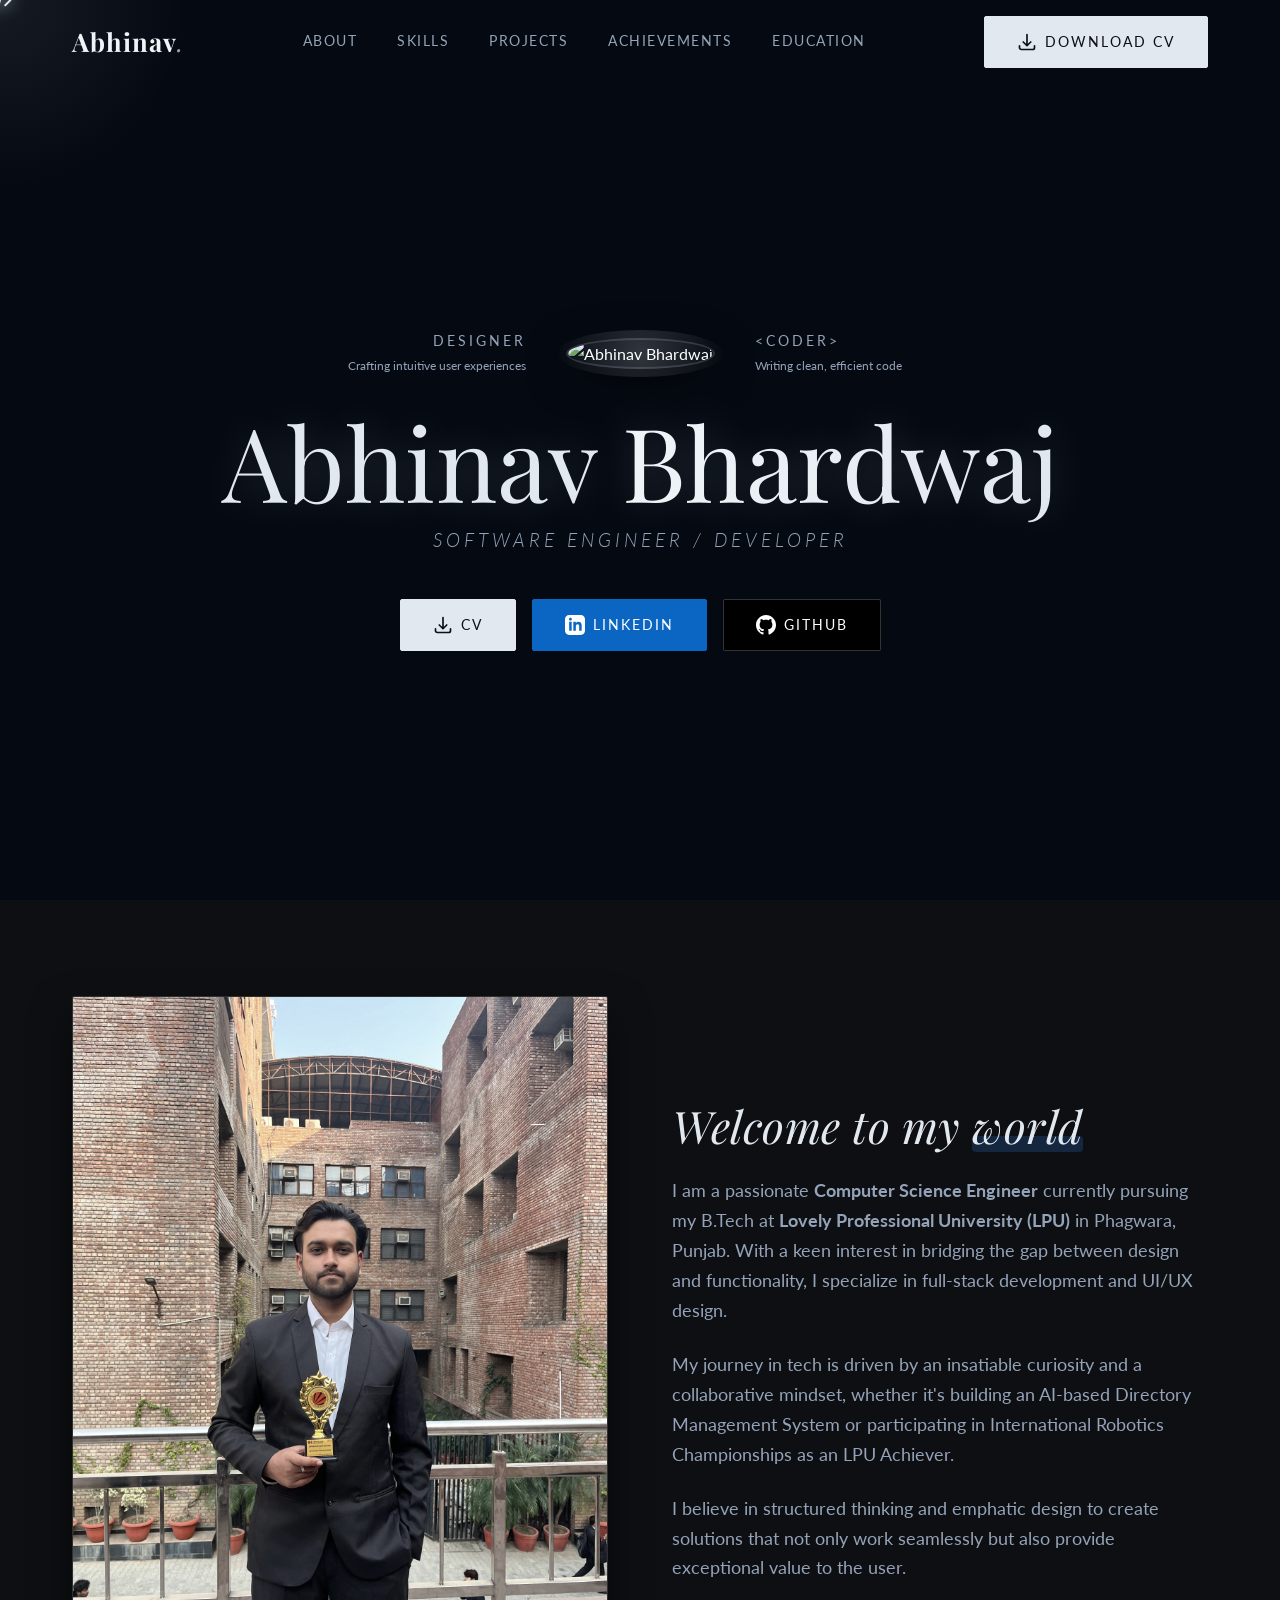
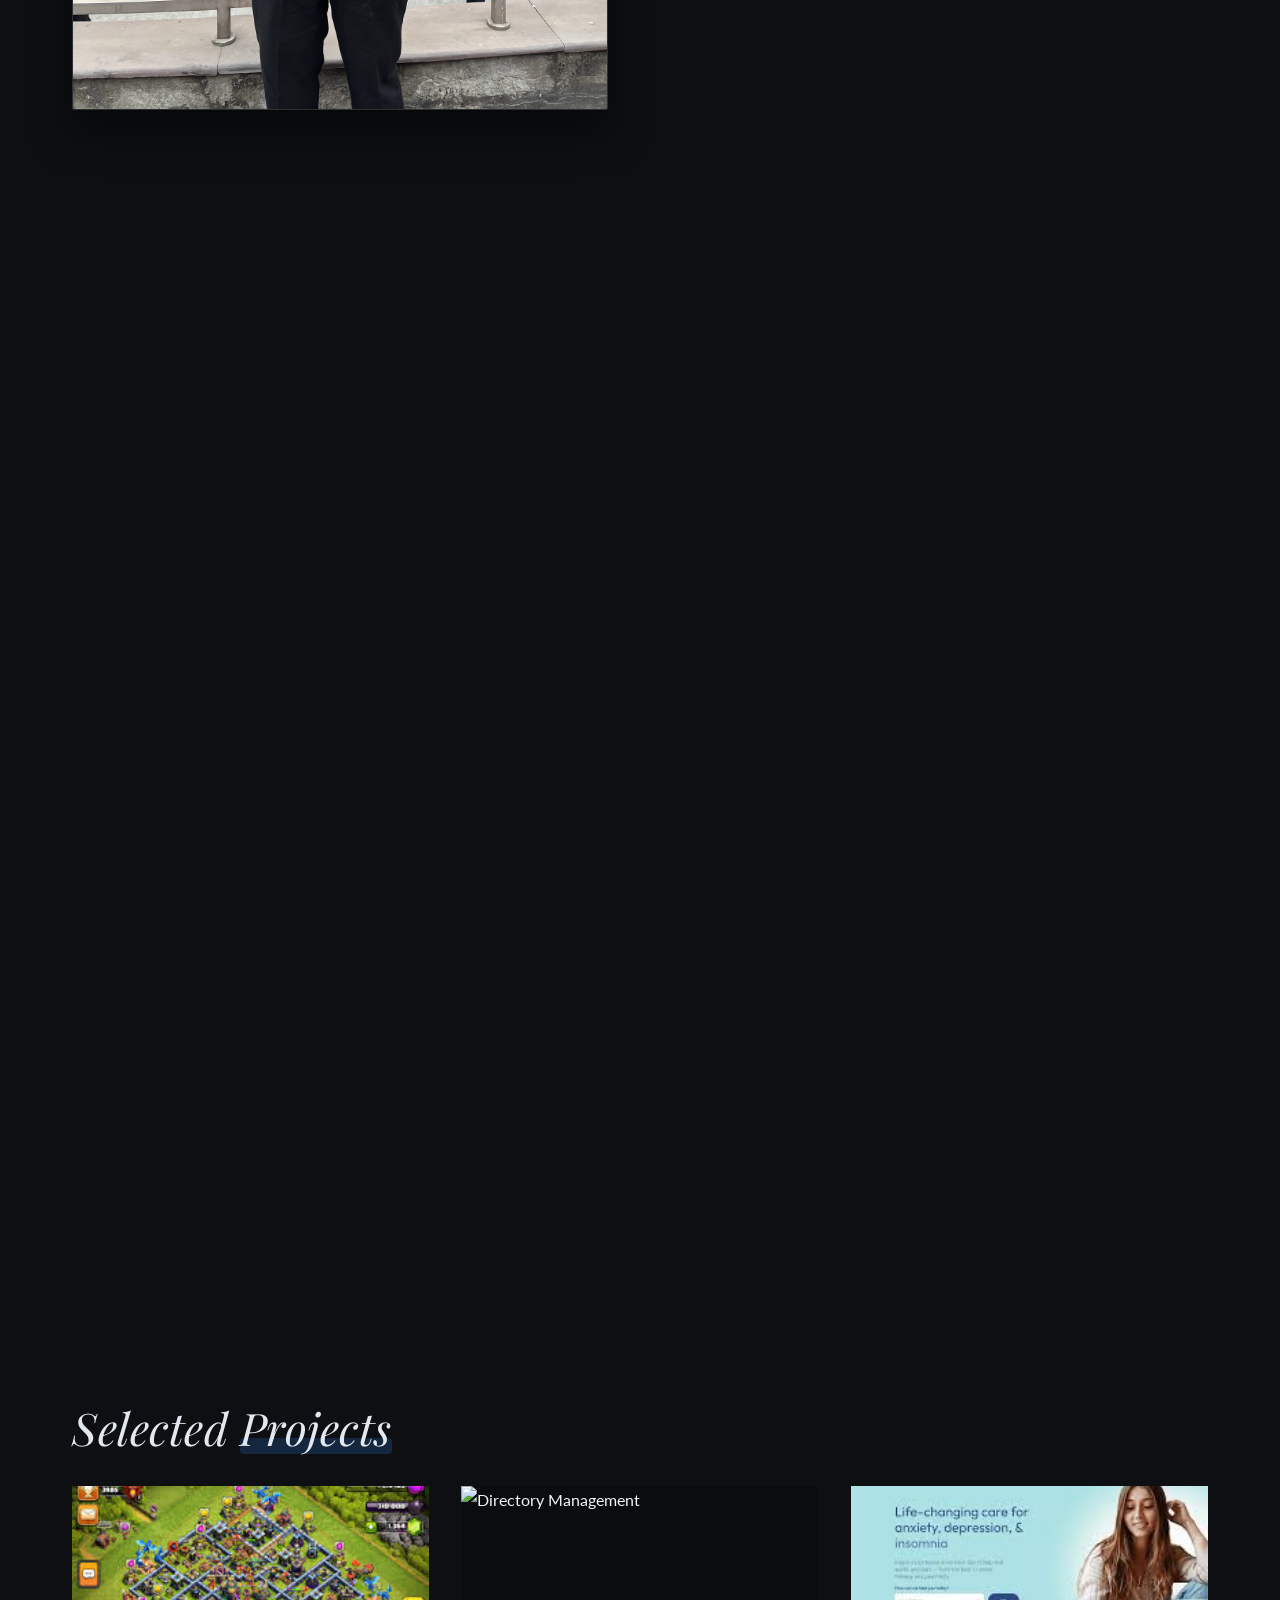
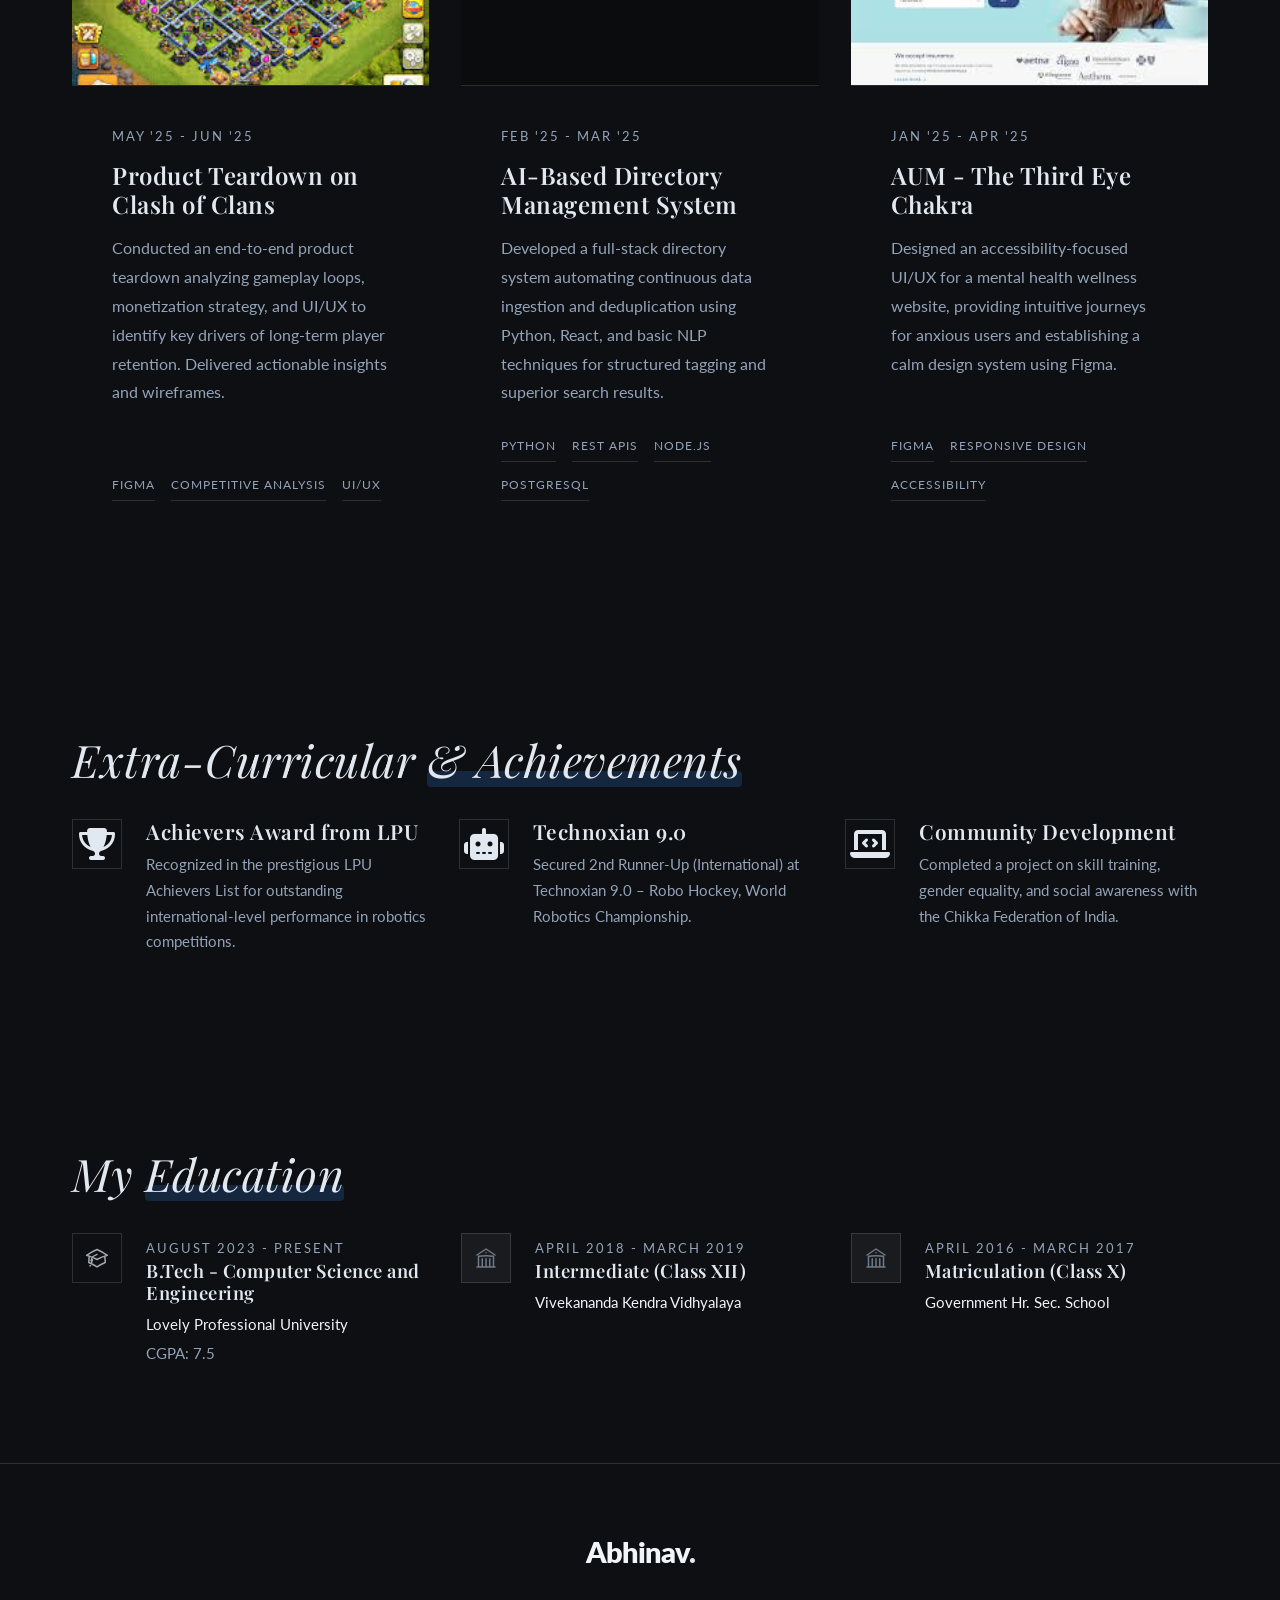
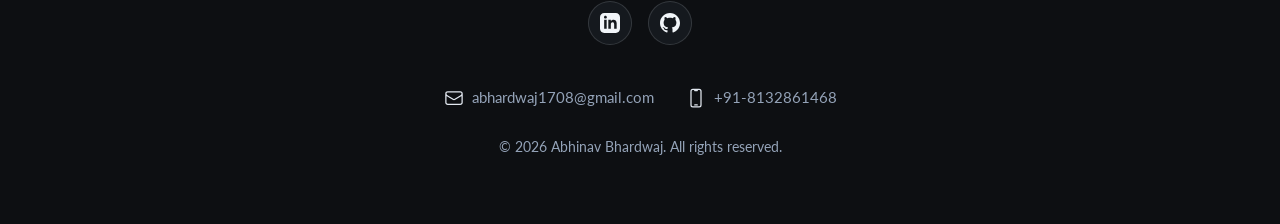
==== index.html @ 5f8c2667 "Add files via upload" ====
<!DOCTYPE html>
<html lang="en">

<head>
    <meta charset="UTF-8">
    <meta name="viewport" content="width=device-width, initial-scale=1.0">
    <title>Abhinav Bhardwaj | Software Developer</title>
    <link rel="stylesheet" href="style.css">
    <link rel="stylesheet" href="https://cdnjs.cloudflare.com/ajax/libs/font-awesome/6.4.0/css/all.min.css">
</head>

<body>

    <!-- Tech Live Background -->
    <div class="tech-bg">
        <canvas id="bg-canvas"></canvas>
        <div class="tech-image"></div>
        <div class="tech-overlay"></div>
    </div>

    <!-- Glowing Cursor System -->
    <div class="cursor-glow" id="cursor-glow"></div>
    <div class="custom-cursor-tech" id="custom-cursor-tech">
        <svg xmlns="http://www.w3.org/2000/svg" fill="none" viewBox="0 0 24 24" stroke-width="2" stroke="currentColor">
            <path stroke-linecap="round" stroke-linejoin="round"
                d="M17.25 6.75 22.5 12l-5.25 5.25m-10.5 0L1.5 12l5.25-5.25m7.5-3-4.5 16.5" />
        </svg>
    </div>

    <!-- Navbar -->
    <nav class="navbar" id="navbar">
        <div class="container nav-container">
            <a href="#" class="logo">Abhinav<span>.</span></a>

            <div class="nav-links" id="nav-links">
                <a href="#about" class="active">About</a>
                <a href="#skills">Skills</a>
                <a href="#projects">Projects</a>
                <a href="#achievements">Achievements</a>
                <a href="#education">Education</a>
            </div>

            <div class="nav-actions">
                <a href="resume.pdf" download="Abhinav_Bhardwaj_Resume.pdf" class="btn btn-primary">
                    <svg xmlns="http://www.w3.org/2000/svg" fill="none" viewBox="0 0 24 24" stroke-width="2"
                        stroke="currentColor">
                        <path stroke-linecap="round" stroke-linejoin="round"
                            d="M3 16.5v2.25A2.25 2.25 0 0 0 5.25 21h13.5A2.25 2.25 0 0 0 21 18.75V16.5M16.5 12 12 16.5m0 0L7.5 12m4.5 4.5V3" />
                    </svg>
                    Download CV
                </a>
            </div>

            <button class="mobile-menu-btn" id="mobile-btn">
                <svg xmlns="http://www.w3.org/2000/svg" fill="none" viewBox="0 0 24 24" stroke-width="1.5"
                    stroke="currentColor" style="width: 24px;">
                    <path stroke-linecap="round" stroke-linejoin="round"
                        d="M3.75 6.75h16.5M3.75 12h16.5m-16.5 5.25h16.5" />
                </svg>
            </button>
        </div>
    </nav>

    <!-- Hero Section -->
    <section class="hero" id="home">
        <div class="hero-glow"></div>
        <div class="container">
            <div class="hero-content fade-in">
                <div class="hero-top">
                    <div class="hero-top-text left">
                        <span>Designer</span><br>
                        <small style="text-transform:none;letter-spacing: normal;">Crafting intuitive user
                            experiences</small>
                    </div>

                    <div class="hero-image-wrap">
                        <!-- Placeholder for asset2 -->
                        <img src="https://placehold.co/400x400/1e2220/3b82f6?text=AB" alt="Abhinav Bhardwaj"
                            class="hero-image">
                    </div>

                    <div class="hero-top-text right">
                        <span>&lt;Coder&gt;</span><br>
                        <small style="text-transform:none;letter-spacing: normal;">Writing clean, efficient code</small>
                    </div>
                </div>

                <h1 class="hero-title">Abhinav <span class="text-gradient">Bhardwaj</span></h1>
                <h2 class="hero-subtitle">Software Engineer / Developer</h2>

                <div class="hero-actions">
                    <a href="resume.pdf" download="Abhinav_Bhardwaj_Resume.pdf" class="btn btn-primary">
                        <svg xmlns="http://www.w3.org/2000/svg" fill="none" viewBox="0 0 24 24" stroke-width="2"
                            stroke="currentColor">
                            <path stroke-linecap="round" stroke-linejoin="round"
                                d="M3 16.5v2.25A2.25 2.25 0 0 0 5.25 21h13.5A2.25 2.25 0 0 0 21 18.75V16.5M16.5 12 12 16.5m0 0L7.5 12m4.5 4.5V3" />
                        </svg>
                        CV
                    </a>
                    <a href="https://www.linkedin.com/in/abhinav-bhardwaj-998b31298/" target="_blank"
                        class="btn btn-linkedin">
                        <svg xmlns="http://www.w3.org/2000/svg" viewBox="0 0 24 24" fill="currentColor">
                            <path
                                d="M19 0h-14c-2.761 0-5 2.239-5 5v14c0 2.761 2.239 5 5 5h14c2.762 0 5-2.239 5-5v-14c0-2.761-2.238-5-5-5zm-11 19h-3v-11h3v11zm-1.5-12.268c-.966 0-1.75-.79-1.75-1.764s.784-1.764 1.75-1.764 1.75.79 1.75 1.764-.783 1.764-1.75 1.764zm13.5 12.268h-3v-5.604c0-3.368-4-3.113-4 0v5.604h-3v-11h3v1.765c1.396-2.586 7-2.777 7 2.476v6.759z" />
                        </svg>
                        LinkedIn
                    </a>
                    <a href="https://github.com/1AbhinavBhardwaj" target="_blank" class="btn btn-github">
                        <svg xmlns="http://www.w3.org/2000/svg" viewBox="0 0 24 24" fill="currentColor">
                            <path
                                d="M12 0c-6.626 0-12 5.373-12 12 0 5.302 3.438 9.8 8.207 11.387.599.111.793-.261.793-.577v-2.234c-3.338.726-4.033-1.416-4.033-1.416-.546-1.387-1.333-1.756-1.333-1.756-1.089-.745.083-.729.083-.729 1.205.084 1.839 1.237 1.839 1.237 1.07 1.834 2.807 1.304 3.492.997.107-.775.418-1.305.762-1.604-2.665-.305-5.467-1.334-5.467-5.931 0-1.311.469-2.381 1.236-3.221-.124-.303-.535-1.524.117-3.176 0 0 1.008-.322 3.301 1.23.957-.266 1.983-.399 3.003-.404 1.02.005 2.047.138 3.006.404 2.291-1.552 3.297-1.23 3.297-1.23.653 1.653.242 2.874.118 3.176.77.84 1.235 1.911 1.235 3.221 0 4.609-2.807 5.624-5.479 5.921.43.372.823 1.102.823 2.222v3.293c0 .319.192.694.801.576 4.765-1.589 8.199-6.086 8.199-11.386 0-6.627-5.373-12-12-12z" />
                        </svg>
                        GitHub
                    </a>
                </div>
            </div>
        </div>
    </section>

    <!-- About Section -->
    <section class="section-padding" id="about">
        <div class="container">
            <div class="about-grid fade-in">
                <!-- Profile Image -->
                <img src="abhinavb.jpg"
                    alt="About Me" class="about-image">

                <div class="about-content">
                    <h2>Welcome to my <span class="highlight">world</span></h2>
                    <p>I am a passionate <strong>Computer Science Engineer</strong> currently pursuing my B.Tech at
                        <strong>Lovely Professional University (LPU)</strong> in Phagwara, Punjab. With a keen interest
                        in bridging the gap between design and functionality, I specialize in full-stack development and
                        UI/UX design.
                    </p>
                    <p>My journey in tech is driven by an insatiable curiosity and a collaborative mindset, whether it's
                        building an AI-based Directory Management System or participating in International Robotics
                        Championships as an LPU Achiever.</p>
                    <p>I believe in structured thinking and emphatic design to create solutions that not only work
                        seamlessly but also provide exceptional value to the user.</p>
                </div>
            </div>
        </div>
    </section>

    <!-- Skills Section -->
    <section class="section-padding" id="skills">
        <div class="container fade-in">
            <h2>Technical <span class="highlight">Skills</span></h2>

            <div class="skills-bubble-container">
                <!-- Languages -->
                <div class="skill-bubble">
                    <img src="https://cdn.jsdelivr.net/gh/devicons/devicon@latest/icons/cplusplus/cplusplus-original.svg"
                        alt="C/C++" />
                    <span>C / C++</span>
                </div>
                <div class="skill-bubble">
                    <img src="https://cdn.jsdelivr.net/gh/devicons/devicon@latest/icons/java/java-original.svg"
                        alt="Java" />
                    <span>Java</span>
                </div>
                <div class="skill-bubble">
                    <img src="https://cdn.jsdelivr.net/gh/devicons/devicon@latest/icons/python/python-original.svg"
                        alt="Python" />
                    <span>Python</span>
                </div>
                <div class="skill-bubble">
                    <img src="https://cdn.jsdelivr.net/gh/devicons/devicon@latest/icons/javascript/javascript-original.svg"
                        alt="JavaScript" />
                    <span>JavaScript</span>
                </div>

                <!-- Web Technologies -->
                <div class="skill-bubble">
                    <img src="https://cdn.jsdelivr.net/gh/devicons/devicon@latest/icons/html5/html5-original.svg"
                        alt="HTML5" />
                    <span>HTML5</span>
                </div>
                <div class="skill-bubble">
                    <img src="https://cdn.jsdelivr.net/gh/devicons/devicon@latest/icons/css3/css3-original.svg"
                        alt="CSS3" />
                    <span>CSS3</span>
                </div>
                <div class="skill-bubble">
                    <img src="https://cdn.jsdelivr.net/gh/devicons/devicon@latest/icons/nodejs/nodejs-original.svg"
                        alt="Node.js" />
                    <span>Node.js</span>
                </div>
                <div class="skill-bubble">
                    <img src="https://cdn.jsdelivr.net/gh/devicons/devicon@latest/icons/spring/spring-original.svg"
                        alt="Spring" />
                    <span>Spring</span>
                </div>
                <div class="skill-bubble">
                    <img src="https://cdn.jsdelivr.net/gh/devicons/devicon@latest/icons/bootstrap/bootstrap-original.svg"
                        alt="Bootstrap" />
                    <span>Bootstrap</span>
                </div>

                <!-- Databases & Tools -->
                <div class="skill-bubble">
                    <img src="https://cdn.jsdelivr.net/gh/devicons/devicon@latest/icons/mysql/mysql-original.svg"
                        alt="MySQL" />
                    <span>MySQL</span>
                </div>
                <div class="skill-bubble">
                    <img src="https://cdn.jsdelivr.net/gh/devicons/devicon@latest/icons/mongodb/mongodb-original.svg"
                        alt="MongoDB" />
                    <span>MongoDB</span>
                </div>
                <div class="skill-bubble">
                    <img src="https://cdn.jsdelivr.net/gh/devicons/devicon@latest/icons/figma/figma-original.svg"
                        alt="Figma" />
                    <span>Figma</span>
                </div>
                <div class="skill-bubble">
                    <img src="https://cdn.jsdelivr.net/gh/devicons/devicon@latest/icons/git/git-original.svg"
                        alt="Git" />
                    <span>Git</span>
                </div>
            </div>

            <!-- Soft Skills -->
            <h3 style="text-align: center; margin-top: 2rem; font-size: 1.5rem; color: var(--text-main);">Soft <span class="highlight">Skills</span></h3>
            <div class="soft-skills-container">
                <div class="soft-skill-bubble">
                    <i class="fa-solid fa-users anim-teamwork"></i>
                    <span>Teamwork</span>
                </div>
                <div class="soft-skill-bubble">
                    <i class="fa-solid fa-comments anim-comm"></i>
                    <span>Communication</span>
                </div>
                <div class="soft-skill-bubble">
                    <i class="fa-solid fa-lightbulb anim-problem"></i>
                    <span>Problem Solving</span>
                </div>
                <div class="soft-skill-bubble">
                    <i class="fa-solid fa-clock anim-manage"></i>
                    <span>Management</span>
                </div>
                <div class="soft-skill-bubble">
                    <i class="fa-solid fa-arrows-spin anim-adapt"></i>
                    <span>Adaptability</span>
                </div>
                <div class="soft-skill-bubble">
                    <i class="fa-solid fa-chess anim-leader"></i>
                    <span>Leadership</span>
                </div>
            </div>
        </div>
    </section>

    <!-- Projects Section -->
    <section class="section-padding" id="projects">
        <div class="container fade-in">
            <h2>Selected <span class="highlight">Projects</span></h2>

            <div class="projects-grid">
                <!-- Project 1 -->
                <div class="project-card">
                    <div class="project-img-wrapper">
                        <img src="[data-uri]"
                            alt="Product Teardown" class="project-image-custom" />
                    </div>
                    <div class="project-content">
                        <span class="project-date">May '25 - Jun '25</span>
                        <h3 class="project-title">Product Teardown on Clash of Clans</h3>
                        <p class="project-desc">Conducted an end-to-end product teardown analyzing gameplay loops,
                            monetization strategy, and UI/UX to identify key drivers of long-term player retention.
                            Delivered actionable insights and wireframes.</p>
                        <div class="project-tags">
                            <span class="tag">Figma</span>
                            <span class="tag">Competitive Analysis</span>
                            <span class="tag">UI/UX</span>
                        </div>
                    </div>
                </div>

                <!-- Project 2 -->
                <div class="project-card">
                    <div class="project-img-wrapper">
                        <img src="https://cdn.dribbble.com/userupload/17710960/file/original-65fb987837965afd7ad49a4102909583.png?resize=1600x1200"
                            alt="Directory Management" class="project-image-custom" />
                    </div>
                    <div class="project-content">
                        <span class="project-date">Feb '25 - Mar '25</span>
                        <h3 class="project-title">AI-Based Directory Management System</h3>
                        <p class="project-desc">Developed a full-stack directory system automating continuous data
                            ingestion and deduplication using Python, React, and basic NLP techniques for structured
                            tagging and superior search results.</p>
                        <div class="project-tags">
                            <span class="tag">Python</span>
                            <span class="tag">REST APIs</span>
                            <span class="tag">Node.js</span>
                            <span class="tag">PostgreSQL</span>
                        </div>
                    </div>
                </div>

                <!-- Project 3 -->
                <div class="project-card">
                    <div class="project-img-wrapper">
                        <img src="[data-uri]"
                            alt="AUM Project" class="project-image-custom" />
                    </div>
                    <div class="project-content">
                        <span class="project-date">Jan '25 - Apr '25</span>
                        <h3 class="project-title">AUM - The Third Eye Chakra</h3>
                        <p class="project-desc">Designed an accessibility-focused UI/UX for a mental health wellness
                            website, providing intuitive journeys for anxious users and establishing a calm design
                            system using Figma.</p>
                        <div class="project-tags">
                            <span class="tag">Figma</span>
                            <span class="tag">Responsive Design</span>
                            <span class="tag">Accessibility</span>
                        </div>
                    </div>
                </div>
            </div>
        </div>
    </section>

    <!-- Achievements Section -->
    <section class="section-padding" id="achievements">
        <div class="container fade-in">
            <h2>Extra-Curricular <span class="highlight">& Achievements</span></h2>

            <div class="achievements-grid">
                <!-- Achievement 1 (Important) -->
                <div class="achievement-card">
                    <div class="achievement-icon">
                        <i class="fa-solid fa-trophy icon-trophy" style="font-size: 2rem; color: var(--primary-color);"></i>
                    </div>
                    <div class="achievement-content">
                        <h3>Achievers Award from LPU</h3>
                        <p>Recognized in the prestigious LPU Achievers List for outstanding international-level
                            performance in robotics competitions.</p>
                    </div>
                </div>

                <!-- Achievement 2 -->
                <div class="achievement-card">
                    <div class="achievement-icon">
                        <i class="fa-solid fa-robot icon-robot" style="font-size: 2rem; color: var(--primary-color);"></i>
                    </div>
                    <div class="achievement-content">
                        <h3>Technoxian 9.0</h3>
                        <p>Secured 2nd Runner-Up (International) at Technoxian 9.0 – Robo Hockey, World Robotics
                            Championship.</p>
                    </div>
                </div>

                <!-- Achievement 3 -->
                <div class="achievement-card">
                    <div class="achievement-icon">
                        <i class="fa-solid fa-laptop-code icon-computer" style="font-size: 2rem; color: var(--primary-color);"></i>
                    </div>
                    <div class="achievement-content">
                        <h3>Community Development</h3>
                        <p>Completed a project on skill training, gender equality, and social awareness with the Chikka
                            Federation of India.</p>
                    </div>
                </div>
            </div>
        </div>
    </section>

    <!-- Education Section -->
    <section class="section-padding" id="education">
        <div class="container fade-in">
            <h2>My <span class="highlight">Education</span></h2>

            <div class="projects-grid">
                <!-- Degree 1 -->
                <div class="achievement-card">
                    <div class="achievement-icon">
                        <svg xmlns="http://www.w3.org/2000/svg" fill="none" viewBox="0 0 24 24" stroke-width="1.5"
                            stroke="currentColor">
                            <path stroke-linecap="round" stroke-linejoin="round"
                                d="M4.26 10.147a60.438 60.438 0 0 0-.491 6.347A48.62 48.62 0 0 1 12 20.904a48.62 48.62 0 0 1 8.232-4.41 60.46 60.46 0 0 0-.491-6.347m-15.482 0a50.636 50.636 0 0 0-2.658-.813A59.906 59.906 0 0 1 12 3.493a59.903 59.903 0 0 1 10.399 5.84c-.896.248-1.783.52-2.658.814m-15.482 0A50.717 50.717 0 0 1 12 13.489a50.702 50.702 0 0 1 7.74-3.342M6.75 15a.75.75 0 1 0 0-1.5.75.75 0 0 0 0 1.5Zm0 0v-3.675A55.378 55.378 0 0 1 12 8.443m-7.007 11.55A5.981 5.981 0 0 0 6.75 15.75v-1.5" />
                        </svg>
                    </div>
                    <div class="achievement-content">
                        <span class="project-date">August 2023 - Present</span>
                        <h3 style="font-size: 1.15rem;">B.Tech - Computer Science and Engineering</h3>
                        <p style="margin-bottom: 0.2rem; color: var(--text-main);">Lovely Professional University</p>
                        <p>CGPA: 7.5</p>
                    </div>
                </div>

                <!-- Degree 2 -->
                <div class="achievement-card">
                    <div class="achievement-icon" style="background: rgba(255,255,255,0.05); color: var(--text-muted);">
                        <svg xmlns="http://www.w3.org/2000/svg" fill="none" viewBox="0 0 24 24" stroke-width="1.5"
                            stroke="currentColor">
                            <path stroke-linecap="round" stroke-linejoin="round"
                                d="M12 21v-8.25M15.75 21v-8.25M8.25 21v-8.25M3 9l9-6 9 6m-1.5 12V10.332A48.315 48.315 0 0 0 12 9.75c-2.551 0-5.056.2-7.5.582V21M3 21h18M12 6.75h.008v.008H12V6.75Z" />
                        </svg>
                    </div>
                    <div class="achievement-content">
                        <span class="project-date">April 2018 - March 2019</span>
                        <h3 style="font-size: 1.15rem;">Intermediate (Class XII)</h3>
                        <p style="margin-bottom: 0.2rem; color: var(--text-main);">Vivekananda Kendra Vidhyalaya</p>
                    </div>
                </div>

                <!-- Degree 3 -->
                <div class="achievement-card">
                    <div class="achievement-icon" style="background: rgba(255,255,255,0.05); color: var(--text-muted);">
                        <svg xmlns="http://www.w3.org/2000/svg" fill="none" viewBox="0 0 24 24" stroke-width="1.5"
                            stroke="currentColor">
                            <path stroke-linecap="round" stroke-linejoin="round"
                                d="M12 21v-8.25M15.75 21v-8.25M8.25 21v-8.25M3 9l9-6 9 6m-1.5 12V10.332A48.315 48.315 0 0 0 12 9.75c-2.551 0-5.056.2-7.5.582V21M3 21h18M12 6.75h.008v.008H12V6.75Z" />
                        </svg>
                    </div>
                    <div class="achievement-content">
                        <span class="project-date">April 2016 - March 2017</span>
                        <h3 style="font-size: 1.15rem;">Matriculation (Class X)</h3>
                        <p style="margin-bottom: 0.2rem; color: var(--text-main);">Government Hr. Sec. School</p>
                    </div>
                </div>
            </div>
        </div>
    </section>

    <!-- Footer -->
    <footer>
        <div class="container fade-in">
            <div class="footer-content">
                <div class="footer-logo">Abhinav<span>.</span></div>

                <div class="social-links">
                    <a href="https://www.linkedin.com/in/abhinav-bhardwaj-998b31298/" class="social-icon"
                        target="_blank" aria-label="LinkedIn">
                        <svg xmlns="http://www.w3.org/2000/svg" viewBox="0 0 24 24" fill="currentColor"
                            style="width: 20px;">
                            <path
                                d="M19 0h-14c-2.761 0-5 2.239-5 5v14c0 2.761 2.239 5 5 5h14c2.762 0 5-2.239 5-5v-14c0-2.761-2.238-5-5-5zm-11 19h-3v-11h3v11zm-1.5-12.268c-.966 0-1.75-.79-1.75-1.764s.784-1.764 1.75-1.764 1.75.79 1.75 1.764-.783 1.764-1.75 1.764zm13.5 12.268h-3v-5.604c0-3.368-4-3.113-4 0v5.604h-3v-11h3v1.765c1.396-2.586 7-2.777 7 2.476v6.759z" />
                        </svg>
                    </a>
                    <a href="https://github.com/1AbhinavBhardwaj" class="social-icon" target="_blank"
                        aria-label="GitHub">
                        <svg xmlns="http://www.w3.org/2000/svg" viewBox="0 0 24 24" fill="currentColor"
                            style="width: 20px;">
                            <path
                                d="M12 0c-6.626 0-12 5.373-12 12 0 5.302 3.438 9.8 8.207 11.387.599.111.793-.261.793-.577v-2.234c-3.338.726-4.033-1.416-4.033-1.416-.546-1.387-1.333-1.756-1.333-1.756-1.089-.745.083-.729.083-.729 1.205.084 1.839 1.237 1.839 1.237 1.07 1.834 2.807 1.304 3.492.997.107-.775.418-1.305.762-1.604-2.665-.305-5.467-1.334-5.467-5.931 0-1.311.469-2.381 1.236-3.221-.124-.303-.535-1.524.117-3.176 0 0 1.008-.322 3.301 1.23.957-.266 1.983-.399 3.003-.404 1.02.005 2.047.138 3.006.404 2.291-1.552 3.297-1.23 3.297-1.23.653 1.653.242 2.874.118 3.176.77.84 1.235 1.911 1.235 3.221 0 4.609-2.807 5.624-5.479 5.921.43.372.823 1.102.823 2.222v3.293c0 .319.192.694.801.576 4.765-1.589 8.199-6.086 8.199-11.386 0-6.627-5.373-12-12-12z" />
                        </svg>
                    </a>
                </div>

                <div class="contact-info">
                    <div class="contact-item">
                        <svg xmlns="http://www.w3.org/2000/svg" fill="none" viewBox="0 0 24 24" stroke-width="1.5"
                            stroke="currentColor" style="width: 20px;">
                            <path stroke-linecap="round" stroke-linejoin="round"
                                d="M21.75 6.75v10.5a2.25 2.25 0 0 1-2.25 2.25h-15a2.25 2.25 0 0 1-2.25-2.25V6.75m19.5 0A2.25 2.25 0 0 0 19.5 4.5h-15a2.25 2.25 0 0 0-2.25 2.25m19.5 0v.243a2.25 2.25 0 0 1-1.07 1.916l-7.5 4.615a2.25 2.25 0 0 1-2.36 0L3.32 8.91a2.25 2.25 0 0 1-1.07-1.916V6.75" />
                        </svg>
                        <span>abhardwaj1708@gmail.com</span>
                    </div>
                    <div class="contact-item">
                        <svg xmlns="http://www.w3.org/2000/svg" fill="none" viewBox="0 0 24 24" stroke-width="1.5"
                            stroke="currentColor" style="width: 20px;">
                            <path stroke-linecap="round" stroke-linejoin="round"
                                d="M10.5 1.5H8.25A2.25 2.25 0 0 0 6 3.75v16.5a2.25 2.25 0 0 0 2.25 2.25h7.5A2.25 2.25 0 0 0 18 20.25V3.75a2.25 2.25 0 0 0-2.25-2.25H13.5m-3 0V3h3V1.5m-3 0h3m-3 18.75h3" />
                        </svg>
                        <span>+91-8132861468</span>
                    </div>
                </div>

                <div class="copyright">
                    &copy; 2026 Abhinav Bhardwaj. All rights reserved.
                </div>
            </div>
        </div>
    </footer>

    <script src="https://cdnjs.cloudflare.com/ajax/libs/three.js/r134/three.min.js"></script>
    <script src="script.js"></script>
</body>

</html>
---- style.css ----
@import url('https://fonts.googleapis.com/css2?family=Lato:wght@300;400;700&family=Playfair+Display:ital,wght@0,400;0,600;0,700;1,400&display=swap');

:root {
  --bg-color: #0d0f12; /* Deep space night sky */
  --surface-color: rgba(26, 30, 36, 0.7); /* Lunar rock shadow */
  --surface-hover: rgba(43, 49, 58, 0.8);
  --primary-color: #e2e8f0; /* Bright moonlight */
  --primary-hover: #ffffff;
  --secondary-color: #94a3b8; /* Muted silver/crater dust */
  --text-main: #f1f5f9;
  --text-muted: #94a3b8;
  --border-color: rgba(226, 232, 240, 0.15); /* Soft lunar edge */
  --glass-bg: rgba(13, 15, 18, 0.85);
  --glass-border: rgba(226, 232, 240, 0.08);
  --radius-sm: 0.5rem;
  --radius-md: 1rem;
  --radius-lg: 1.5rem;
  --radius-full: 9999px;
  --transition: all 0.3s ease;
}

* {
  margin: 0; padding: 0; box-sizing: border-box;
}

html {
  scroll-behavior: smooth;
}

body {
  font-family: 'Lato', sans-serif;
  background-color: var(--bg-color);
  color: var(--text-main);
  line-height: 1.7;
  overflow-x: hidden;
  position: relative;
  cursor: none; /* Hide default block cursor for star */
}

/* === Tech Live Background === */
.tech-bg {
  position: fixed;
  top: 0; left: 0;
  width: 100vw; height: 100vh;
  z-index: -10;
  overflow: hidden;
  background-color: #050a12; /* Deep cyber blue */
}

.tech-image {
  position: absolute;
  top: -5%; left: -5%;
  width: 110%; height: 110%;
  /* Realistic tech circuit board / code abstract from Unsplash */
  background-image: url('https://images.unsplash.com/photo-1518770660439-4636190af475?q=80&w=3000&auto=format&fit=crop');
  background-size: cover;
  background-position: center;
  animation: techPan 60s infinite alternate ease-in-out;
  opacity: 0.25;
  filter: contrast(1.2) hue-rotate(-20deg) saturate(1.5);
}

#bg-canvas {
  position: absolute;
  top: 0;
  left: 0;
  width: 100%;
  height: 100%;
  z-index: 10;
  pointer-events: none;
  opacity: 0.4;
}

.tech-overlay {
  position: absolute;
  top: 0; left: 0;
  width: 100%; height: 100%;
  /* Darken the image edges and soften the center so text remains highly readable */
  background: radial-gradient(circle at center, rgba(5, 10, 18, 0.3) 0%, #050a12 100%);
}

@keyframes techPan {
  0% { transform: scale(1) translate(0, 0); }
  100% { transform: scale(1.05) translate(-2%, 2%); }
}

/* === Glowing Tech Cursor === */
.custom-cursor-tech {
  position: fixed;
  top: 0; left: 0;
  width: 24px; height: 24px;
  pointer-events: none;
  z-index: 10000;
  transform: translate(-50%, -50%);
  color: var(--primary-color);
  filter: drop-shadow(0 0 8px var(--primary-color));
  transition: transform 0.1s;
}

.custom-cursor-tech svg {
  width: 100%; height: 100%;
}


/* Cursor Glow Area */
.cursor-glow {
  position: fixed;
  top: 0; left: 0;
  width: 400px; height: 400px;
  background: radial-gradient(circle, rgba(226, 232, 240, 0.08) 0%, transparent 70%);
  border-radius: 50%;
  pointer-events: none;
  z-index: 9999;
  transform: translate(-50%, -50%);
  transition: width 0.3s, height 0.3s;
}

/* Override default cursors on buttons/links so star shows */
a, button, .btn {
  cursor: none;
}

/* Typography Utilities */
h1, h2, h3, h4, h5, h6 {
  font-family: 'Playfair Display', serif;
  font-weight: 600;
  line-height: 1.2;
  color: var(--primary-color);
  margin-bottom: 1rem;
  letter-spacing: 0.5px;
}

h2 {
  font-size: 2.8rem;
  margin-bottom: 2rem;
  font-weight: 400;
  font-style: italic;
}

.text-gradient {
  background: linear-gradient(90deg, var(--text-main), var(--primary-color));
  -webkit-background-clip: text;
  -webkit-text-fill-color: transparent;
  background-clip: text;
}

.highlight {
  color: var(--primary-color);
  position: relative;
  display: inline-block;
}

.highlight::after {
  content: '';
  position: absolute;
  width: 100%;
  height: 30%;
  bottom: 0;
  left: 0;
  background-color: rgba(59, 130, 246, 0.2);
  z-index: -1;
  border-radius: 4px;
}

p {
  color: var(--text-muted);
  margin-bottom: 1rem;
}

a {
  color: inherit;
  text-decoration: none;
  transition: var(--transition);
}

ul {
  list-style: none;
}

/* Layout Utilities */
.container {
  max-width: 1200px;
  margin: 0 auto;
  padding: 0 2rem;
}

.section-padding {
  padding: 6rem 0;
}

/* Buttons */
.btn {
  display: inline-flex;
  align-items: center;
  justify-content: center;
  gap: 0.5rem;
  padding: 0.8rem 2rem;
  border-radius: 2px; /* Elegant subtle corners */
  font-family: 'Lato', sans-serif;
  font-weight: 400;
  font-size: 0.9rem;
  letter-spacing: 2px;
  text-transform: uppercase;
  cursor: pointer;
  transition: var(--transition);
  border: 1px solid var(--border-color);
  background: transparent;
}

.btn-primary {
  background-color: var(--primary-color);
  color: var(--bg-color);
  border-color: var(--primary-color);
}

.btn-primary:hover {
  background-color: var(--primary-hover);
  box-shadow: 0 4px 20px rgba(226, 232, 240, 0.4);
  transform: translateY(-2px);
}

.btn-outline {
  color: var(--primary-color);
}

.btn-outline:hover {
  background-color: rgba(226, 232, 240, 0.1);
  border-color: var(--primary-hover);
  color: var(--primary-hover);
  transform: translateY(-2px);
}

.btn-linkedin {
  background-color: #0A66C2;
  color: #ffffff;
  border-color: #0A66C2;
}

.btn-linkedin:hover {
  background-color: #004182;
  color: #ffffff;
  border-color: #004182;
  box-shadow: 0 4px 20px rgba(10, 102, 194, 0.4);
  transform: translateY(-2px);
}

.btn-github {
  background-color: #000000;
  color: #ffffff;
  border-color: rgba(255, 255, 255, 0.2);
}

.btn-github:hover {
  background-color: #222222;
  color: #ffffff;
  border-color: rgba(255, 255, 255, 0.4);
  box-shadow: 0 4px 20px rgba(0, 0, 0, 0.6);
  transform: translateY(-2px);
}

/* Navbar */
.navbar {
  position: fixed;
  top: 0;
  left: 0;
  width: 100%;
  z-index: 1000;
  padding: 1rem 0;
  transition: var(--transition);
  background: transparent;
}

.navbar.scrolled {
  background: var(--glass-bg);
  backdrop-filter: blur(12px);
  -webkit-backdrop-filter: blur(12px);
  border-bottom: 1px solid var(--glass-border);
  padding: 0.75rem 0;
}

.nav-container {
  display: flex;
  justify-content: space-between;
  align-items: center;
}

.logo {
  font-family: 'Playfair Display', serif;
  font-size: 1.6rem;
  font-weight: 700;
  letter-spacing: 1px;
}

.logo span {
  color: var(--secondary-color);
  font-style: italic;
  font-weight: 400;
}

.nav-links {
  display: flex;
  gap: 2.5rem;
}

.nav-links a {
  font-family: 'Lato', sans-serif;
  font-size: 0.85rem;
  text-transform: uppercase;
  letter-spacing: 1.5px;
  font-weight: 400;
  color: var(--text-muted);
}

.nav-links a:hover,
.nav-links a.active {
  color: var(--text-main);
}

.nav-actions {
  display: flex;
  align-items: center;
  gap: 1rem;
}

.mobile-menu-btn {
  display: none;
  background: none;
  border: none;
  color: var(--text-main);
  font-size: 1.5rem;
  cursor: pointer;
}

/* Hero Section */
.hero {
  min-height: 100vh;
  display: flex;
  align-items: center;
  position: relative;
  padding-top: 5rem;
  overflow: hidden;
}

.hero-content {
  display: flex;
  flex-direction: column;
  align-items: center;
  text-align: center;
  width: 100%;
  z-index: 1;
}

.hero-top {
  display: flex;
  justify-content: space-between;
  align-items: center;
  width: 100%;
  margin-bottom: 2rem;
}

.hero-top-text {
  flex: 1;
  font-size: 0.9rem;
  letter-spacing: 3px;
  text-transform: uppercase;
  color: var(--secondary-color);
}

.hero-top-text.left {
  text-align: right;
  padding-right: 2rem;
}

.hero-top-text.right {
  text-align: left;
  padding-left: 2rem;
}

.hero-image {
  width: 180px;
  height: 180px;
  border-radius: 50%;
  object-fit: cover;
  border: 2px solid var(--border-color);
  box-shadow: 0 10px 40px rgba(0, 0, 0, 0.6);
  position: relative;
  filter: grayscale(40%) contrast(1.1); /* Subtle moonlit tint */
}

.hero-image-wrap {
  position: relative;
  padding: 8px;
  border-radius: 50%;
  background: radial-gradient(circle, rgba(226, 232, 240, 0.2), transparent);
  animation: floatProfile 8s ease-in-out infinite;
}

@keyframes floatProfile {
  0% { transform: translateY(0px); }
  50% { transform: translateY(-15px); }
  100% { transform: translateY(0px); }
}

.hero-title {
  font-family: 'Playfair Display', serif;
  font-size: clamp(3.5rem, 8vw, 6.5rem);
  font-weight: 400;
  margin-bottom: 0;
  line-height: 1;
  color: var(--primary-color);
  text-shadow: 0 0 40px rgba(226, 232, 240, 0.2);
}

.hero-subtitle {
  font-family: 'Lato', sans-serif;
  font-size: 1.2rem;
  letter-spacing: 4px;
  text-transform: uppercase;
  color: var(--secondary-color);
  margin-bottom: 3rem;
  margin-top: 1rem;
  font-weight: 300;
}

.hero-subtitle .highlight {
  font-size: 2.2rem;
  font-weight: 700;
  vertical-align: middle;
}

.hero-actions {
  display: flex;
  gap: 1rem;
  justify-content: center;
}

.btn svg {
  width: 20px;
  height: 20px;
}

/* About Section */
.about-grid {
  display: grid;
  grid-template-columns: 1fr 1fr;
  gap: 4rem;
  align-items: center;
}

.about-image {
  width: 100%;
  border-radius: 2px;
  object-fit: cover;
  border: 1px solid var(--border-color);
  box-shadow: 0 20px 40px rgba(0, 0, 0, 0.5);
  filter: grayscale(30%);
}

.about-content h2 {
  margin-bottom: 1.5rem;
}

.about-content p {
  font-size: 1.1rem;
  margin-bottom: 1.5rem;
}

/* Standardized Card Style */
.card {
  background: linear-gradient(145deg, var(--surface-color), transparent);
  border: 1px solid var(--border-color);
  border-radius: 4px;
  padding: 2.5rem;
  transition: var(--transition);
  backdrop-filter: blur(10px);
}

.card:hover {
  background: var(--surface-hover);
  border-color: rgba(226, 232, 240, 0.3);
  transform: translateY(-5px);
  box-shadow: 0 15px 40px rgba(0, 0, 0, 0.4);
}

/* Skills Section - Floating Bubbles */
.skills-bubble-container {
  display: flex;
  flex-wrap: wrap;
  justify-content: center;
  gap: 2.5rem;
  padding: 3rem 0;
  perspective: 1000px;
}

.skill-bubble {
  width: 130px;
  height: 130px;
  border-radius: 50%;
  background: rgba(26, 30, 36, 0.4);
  backdrop-filter: blur(12px);
  -webkit-backdrop-filter: blur(12px);
  border: 1px solid rgba(226, 232, 240, 0.1);
  display: flex;
  flex-direction: column;
  align-items: center;
  justify-content: center;
  gap: 0.8rem;
  box-shadow: 0 10px 30px rgba(0, 0, 0, 0.4), inset 0 0 20px rgba(255, 255, 255, 0.03);
  transition: all 0.4s cubic-bezier(0.175, 0.885, 0.32, 1.275);
  animation: floatBubble 6s infinite ease-in-out;
  cursor: none;
}

/* Stagger animation delays for a more organic feel */
.skill-bubble:nth-child(even) {
  animation-duration: 7s;
  animation-delay: 1s;
}
.skill-bubble:nth-child(3n) {
  animation-duration: 5.5s;
  animation-delay: 2s;
}
.skill-bubble:nth-child(5n) {
  animation-duration: 6.5s;
  animation-delay: 0.5s;
}

.skill-bubble:hover {
  transform: translateY(-15px) scale(1.1);
  background: rgba(43, 49, 58, 0.8);
  border-color: rgba(226, 232, 240, 0.4);
  box-shadow: 0 20px 50px rgba(0, 0, 0, 0.6), 0 0 30px rgba(226, 232, 240, 0.15);
  z-index: 10;
}

.skill-bubble img {
  width: 50px;
  height: 50px;
  object-fit: contain;
  transition: transform 0.4s ease, filter 0.4s ease;
  filter: drop-shadow(0 4px 8px rgba(0,0,0,0.5)) grayscale(10%);
}

.skill-bubble:hover img {
  transform: scale(1.15) translateY(-5px);
  filter: drop-shadow(0 8px 15px rgba(0,0,0,0.6)) grayscale(0%) brightness(1.2);
}

.skill-bubble span {
  font-size: 0.85rem;
  font-weight: 600;
  color: var(--text-main);
  text-transform: uppercase;
  letter-spacing: 1.5px;
  opacity: 0.9;
  transition: all 0.3s ease;
}

.skill-bubble:hover span {
  opacity: 1;
  color: var(--primary-color);
  text-shadow: 0 0 10px rgba(226, 232, 240, 0.4);
}

@keyframes floatBubble {
  0% { transform: translateY(0px) rotate(0deg); }
  50% { transform: translateY(-15px) rotate(2deg); }
  100% { transform: translateY(0px) rotate(0deg); }
}

@media (max-width: 600px) {
  .skill-bubble {
    width: 100px;
    height: 100px;
    gap: 0.5rem;
  }
  .skill-bubble img {
    width: 35px;
    height: 35px;
  }
  .skill-bubble span {
    font-size: 0.7rem;
    letter-spacing: 1px;
  }
}

/* Projects Section */
.projects-grid {
  display: grid;
  grid-template-columns: repeat(auto-fit, minmax(350px, 1fr));
  gap: 2rem;
}

.project-card {
  padding: 0;
  display: flex;
  flex-direction: column;
  overflow: hidden;
}

.project-img-wrapper {
  height: 200px;
  background-color: rgba(0,0,0,0.2);
  display: flex;
  align-items: center;
  justify-content: center;
  border-bottom: 1px solid var(--border-color);
}

.project-icon {
  width: 64px;
  height: 64px;
  color: var(--primary-color);
  opacity: 0.4;
  transition: opacity 0.3s ease;
}

.project-image-custom {
  width: 100%;
  height: 100%;
  object-fit: cover;
  transition: transform 0.5s ease;
}

.card:hover .project-image-custom,
.project-card:hover .project-image-custom {
  transform: scale(1.05);
}

.project-content {
  padding: 2.5rem;
  flex: 1;
  display: flex;
  flex-direction: column;
}

.project-date {
  font-size: 0.8rem;
  letter-spacing: 2px;
  text-transform: uppercase;
  color: var(--secondary-color);
  margin-bottom: 0.8rem;
}

.project-title {
  font-family: 'Playfair Display', serif;
  font-size: 1.5rem;
  margin-bottom: 1rem;
  color: var(--primary-color);
}

.project-desc {
  font-size: 1rem;
  line-height: 1.8;
  flex: 1;
  margin-bottom: 1.5rem;
  color: var(--text-muted);
}

.project-tags {
  display: flex;
  flex-wrap: wrap;
  gap: 0.5rem;
}

.tag {
  background: transparent;
  color: var(--secondary-color);
  font-size: 0.75rem;
  letter-spacing: 1px;
  text-transform: uppercase;
  padding: 0.3rem 0;
  border-bottom: 1px solid var(--border-color);
  font-weight: 400;
  margin-right: 0.5rem;
}

/* Achievements Section */
.achievements-grid {
  display: grid;
  grid-template-columns: repeat(auto-fit, minmax(300px, 1fr));
  gap: 1.5rem;
}

.achievement-card {
  display: flex;
  align-items: flex-start;
  gap: 1.5rem;
}

.achievement-icon {
  background: transparent;
  color: var(--primary-color);
  width: 50px;
  height: 50px;
  border-radius: 0;
  border: 1px solid var(--border-color);
  display: flex;
  align-items: center;
  justify-content: center;
  flex-shrink: 0;
}

.achievement-icon svg {
  width: 24px;
  height: 24px;
  opacity: 0.7;
}

.achievement-content h3 {
  font-family: 'Playfair Display', serif;
  font-size: 1.3rem;
  margin-bottom: 0.5rem;
}

.achievement-content p {
  font-size: 0.95rem;
  margin: 0;
}

/* Footer */
footer {
  border-top: 1px solid var(--border-color);
  padding: 4rem 0;
  text-align: center;
}

.footer-content {
  display: flex;
  flex-direction: column;
  align-items: center;
  gap: 1.5rem;
}

.footer-logo {
  font-size: 1.8rem;
  font-weight: 800;
  letter-spacing: -1px;
}

.footer-logo span {
  color: var(--primary-color);
}

.social-links {
  display: flex;
  gap: 1rem;
}

.social-icon {
  width: 44px;
  height: 44px;
  border-radius: 50%;
  background: var(--surface-color);
  display: flex;
  align-items: center;
  justify-content: center;
  color: var(--text-main);
  border: 1px solid var(--border-color);
  transition: var(--transition);
}

.social-icon:hover {
  background: var(--primary-color);
  color: #fff;
  border-color: var(--primary-color);
  transform: translateY(-3px);
}

.copyright {
  font-size: 0.9rem;
  color: var(--text-muted);
}

/* Responsive Design */
@media (max-width: 992px) {
  .hero-title { font-size: 4rem; }
  .about-grid { grid-template-columns: 1fr; }
}

@media (max-width: 768px) {
  .nav-links {
    display: none; position: absolute; top: 100%; left: 0; width: 100%;
    background: var(--glass-bg); backdrop-filter: blur(10px);
    flex-direction: column; padding: 1.5rem; gap: 1.5rem;
    border-bottom: 1px solid var(--glass-border);
  }
  .nav-links.active { display: flex; }
  .nav-actions { display: none; }
  .mobile-menu-btn { display: block; }
  .hero-top-text { display: none; }
  .hero-title { font-size: 3rem; }
  .projects-grid { grid-template-columns: 1fr; }
}

/* Animations */
.fade-in {
  opacity: 0;
  transform: translateY(20px);
  transition: opacity 0.8s ease-out, transform 0.8s ease-out;
}

.fade-in.visible {
  opacity: 1;
  transform: translateY(0);
}

/* Contact Info in Footer */
.contact-info {
  display: flex;
  gap: 2rem;
  margin-top: 1rem;
}

.contact-item {
  display: flex;
  align-items: center;
  gap: 0.5rem;
  color: var(--text-muted);
  font-size: 0.95rem;
}

.contact-item svg {
  color: var(--primary-color);
}

@media (max-width: 600px) {
  .contact-info {
    flex-direction: column;
    gap: 1rem;
  }
}

/* Custom Animations for Icons */
@keyframes trophyTriumph {
  0% { transform: translateY(0) scale(1) rotate(-5deg); filter: drop-shadow(0 0 5px rgba(226, 232, 240, 0.5)); }
  50% { transform: translateY(-10px) scale(1.15) rotate(5deg); filter: drop-shadow(0 0 15px rgba(251, 191, 36, 0.8)); color: #fbbf24 !important; }
  100% { transform: translateY(0) scale(1) rotate(-5deg); filter: drop-shadow(0 0 5px rgba(226, 232, 240, 0.5)); }
}

@keyframes robotScan {
  0%, 100% { transform: translateY(0); filter: drop-shadow(0 0 5px rgba(226, 232, 240, 0.5)); }
  25% { transform: translateY(-8px) rotate(-10deg); filter: drop-shadow(0 0 15px rgba(96, 165, 250, 0.8)); color: #60a5fa !important; }
  75% { transform: translateY(8px) rotate(10deg); filter: drop-shadow(0 0 15px rgba(248, 113, 113, 0.8)); color: #f87171 !important; }
}

@keyframes computerCode {
  0% { transform: scale(1) translateY(0); filter: drop-shadow(0 0 5px rgba(226, 232, 240, 0.5)); }
  33% { transform: scale(1.1) translateY(-5px) skewX(-5deg); filter: drop-shadow(0 0 15px rgba(52, 211, 153, 0.8)); color: #34d399 !important; }
  66% { transform: scale(1.1) translateY(-5px) skewX(5deg); filter: drop-shadow(0 0 15px rgba(167, 139, 250, 0.8)); color: #a78bfa !important; }
  100% { transform: scale(1) translateY(0); filter: drop-shadow(0 0 5px rgba(226, 232, 240, 0.5)); }
}

.icon-trophy { animation: trophyTriumph 3s cubic-bezier(0.4, 0, 0.2, 1) infinite; }
.icon-robot { animation: robotScan 4s cubic-bezier(0.4, 0, 0.2, 1) infinite; }
.icon-computer { animation: computerCode 4s ease-in-out infinite; }

.soft-skills-container {
  display: flex;
  flex-wrap: wrap;
  justify-content: center;
  gap: 1.5rem;
  padding: 1.5rem 0;
  perspective: 1000px;
}

.soft-skill-bubble {
  width: 130px;
  height: 130px;
  border-radius: 50%;
  background: rgba(26, 30, 36, 0.4);
  backdrop-filter: blur(12px);
  -webkit-backdrop-filter: blur(12px);
  border: 1px solid rgba(226, 232, 240, 0.1);
  display: flex;
  flex-direction: column;
  align-items: center;
  justify-content: center;
  gap: 0.5rem;
  box-shadow: 0 5px 15px rgba(0, 0, 0, 0.4), inset 0 0 10px rgba(255, 255, 255, 0.03);
  transition: all 0.4s cubic-bezier(0.175, 0.885, 0.32, 1.275);
  animation: floatBubble 5s infinite ease-in-out;
  cursor: none;
}

.soft-skill-bubble:nth-child(even) {
  animation-duration: 6s;
  animation-delay: 0.5s;
}
.soft-skill-bubble:nth-child(3n) {
  animation-duration: 4.5s;
  animation-delay: 1s;
}

.soft-skill-bubble:hover {
  transform: translateY(-10px) scale(1.1);
  background: rgba(43, 49, 58, 0.8);
  border-color: rgba(226, 232, 240, 0.4);
  box-shadow: 0 10px 25px rgba(0, 0, 0, 0.6), 0 0 15px rgba(226, 232, 240, 0.15);
  z-index: 10;
}

.soft-skill-bubble i {
  font-size: 2.2rem;
  color: var(--primary-color);
  transition: transform 0.4s ease, filter 0.4s ease;
  filter: drop-shadow(0 2px 4px rgba(0,0,0,0.5));
}

.soft-skill-bubble:hover i {
  animation-play-state: paused;
  transform: scale(1.25) translateY(-5px);
  filter: drop-shadow(0 4px 8px rgba(0,0,0,0.6));
  color: var(--text-main);
}

.soft-skill-bubble span {
  font-size: 0.85rem;
  font-weight: 600;
  color: var(--text-main);
  text-transform: uppercase;
  letter-spacing: 1px;
  opacity: 0.9;
  transition: all 0.3s ease;
  text-align: center;
}

.soft-skill-bubble:hover span {
  opacity: 1;
  color: var(--primary-color);
  text-shadow: 0 0 5px rgba(226, 232, 240, 0.4);
}

@keyframes teamworkOrbit {
  0% { transform: scale(1) rotate(0deg); }
  50% { transform: scale(1.1) rotate(5deg); }
  100% { transform: scale(1) rotate(0deg); }
}

@keyframes commChat {
  0% { transform: translateY(0) scale(1); }
  20% { transform: translateY(-5px) scale(1.1); }
  40% { transform: translateY(0) scale(1.05); }
  60% { transform: translateY(-3px) scale(1.1); }
  80% { transform: translateY(0) scale(1.02); }
  100% { transform: translateY(0) scale(1); }
}

@keyframes problemSolvingPulse {
  0% { transform: scale(1); filter: drop-shadow(0 2px 4px rgba(0,0,0,0.5)); }
  50% { transform: scale(1.2); filter: drop-shadow(0 4px 12px var(--primary-color)); color: #fff; }
  100% { transform: scale(1); filter: drop-shadow(0 2px 4px rgba(0,0,0,0.5)); }
}

@keyframes managementTick {
  0% { transform: rotate(0deg); }
  25% { transform: rotate(90deg); }
  50% { transform: rotate(180deg); }
  75% { transform: rotate(270deg); }
  100% { transform: rotate(360deg); }
}

@keyframes adaptSpin {
  0% { transform: rotate(0deg) scale(1); }
  50% { transform: rotate(180deg) scale(1.2); }
  100% { transform: rotate(360deg) scale(1); }
}

@keyframes leaderRise {
  0% { transform: translateY(0) scale(1); }
  50% { transform: translateY(-8px) scale(1.1); }
  100% { transform: translateY(0) scale(1); }
}

.anim-teamwork { animation: teamworkOrbit 3s ease-in-out infinite; }
.anim-comm { animation: commChat 3.5s ease-in-out infinite; }
.anim-problem { animation: problemSolvingPulse 2.5s ease-in-out infinite; }
.anim-manage { animation: managementTick 4s cubic-bezier(0.68, -0.55, 0.265, 1.55) infinite; }
.anim-adapt { animation: adaptSpin 4s cubic-bezier(0.68, -0.55, 0.265, 1.55) infinite; }
.anim-leader { animation: leaderRise 3s ease-in-out infinite; }
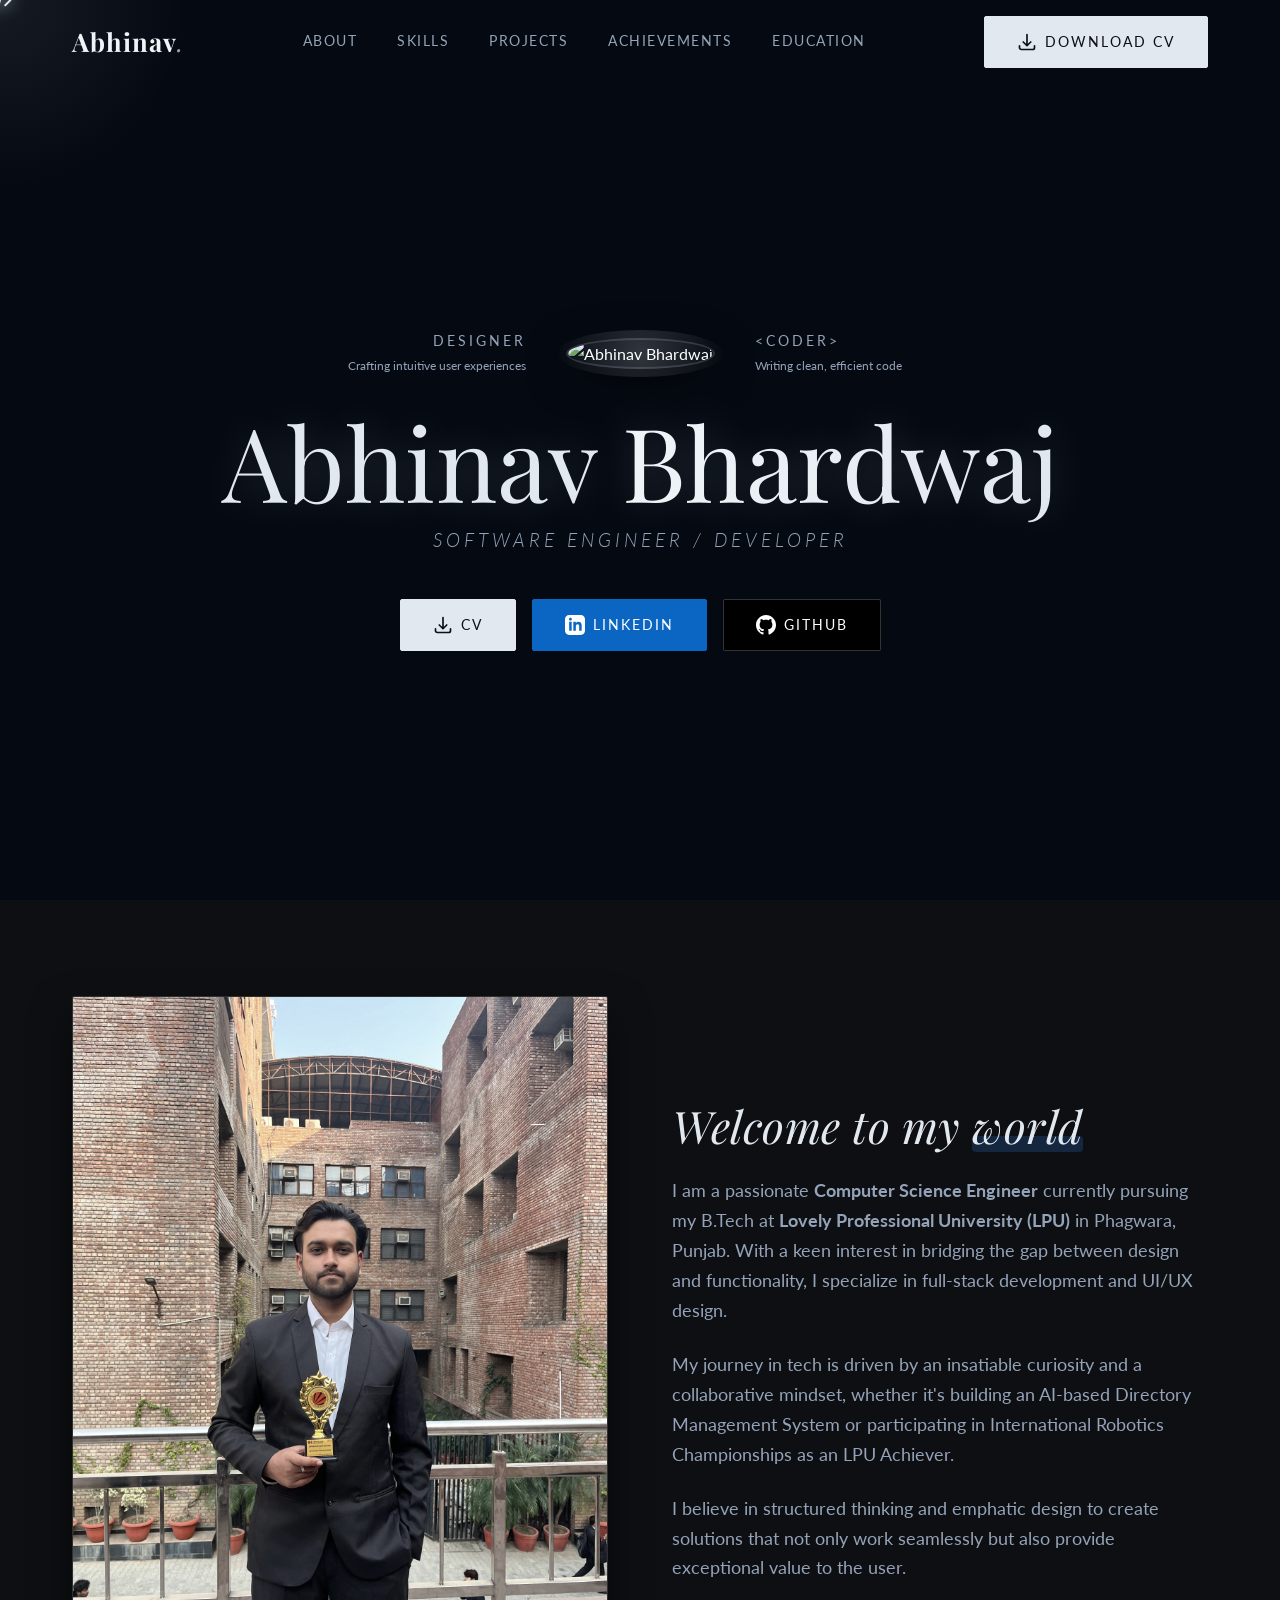
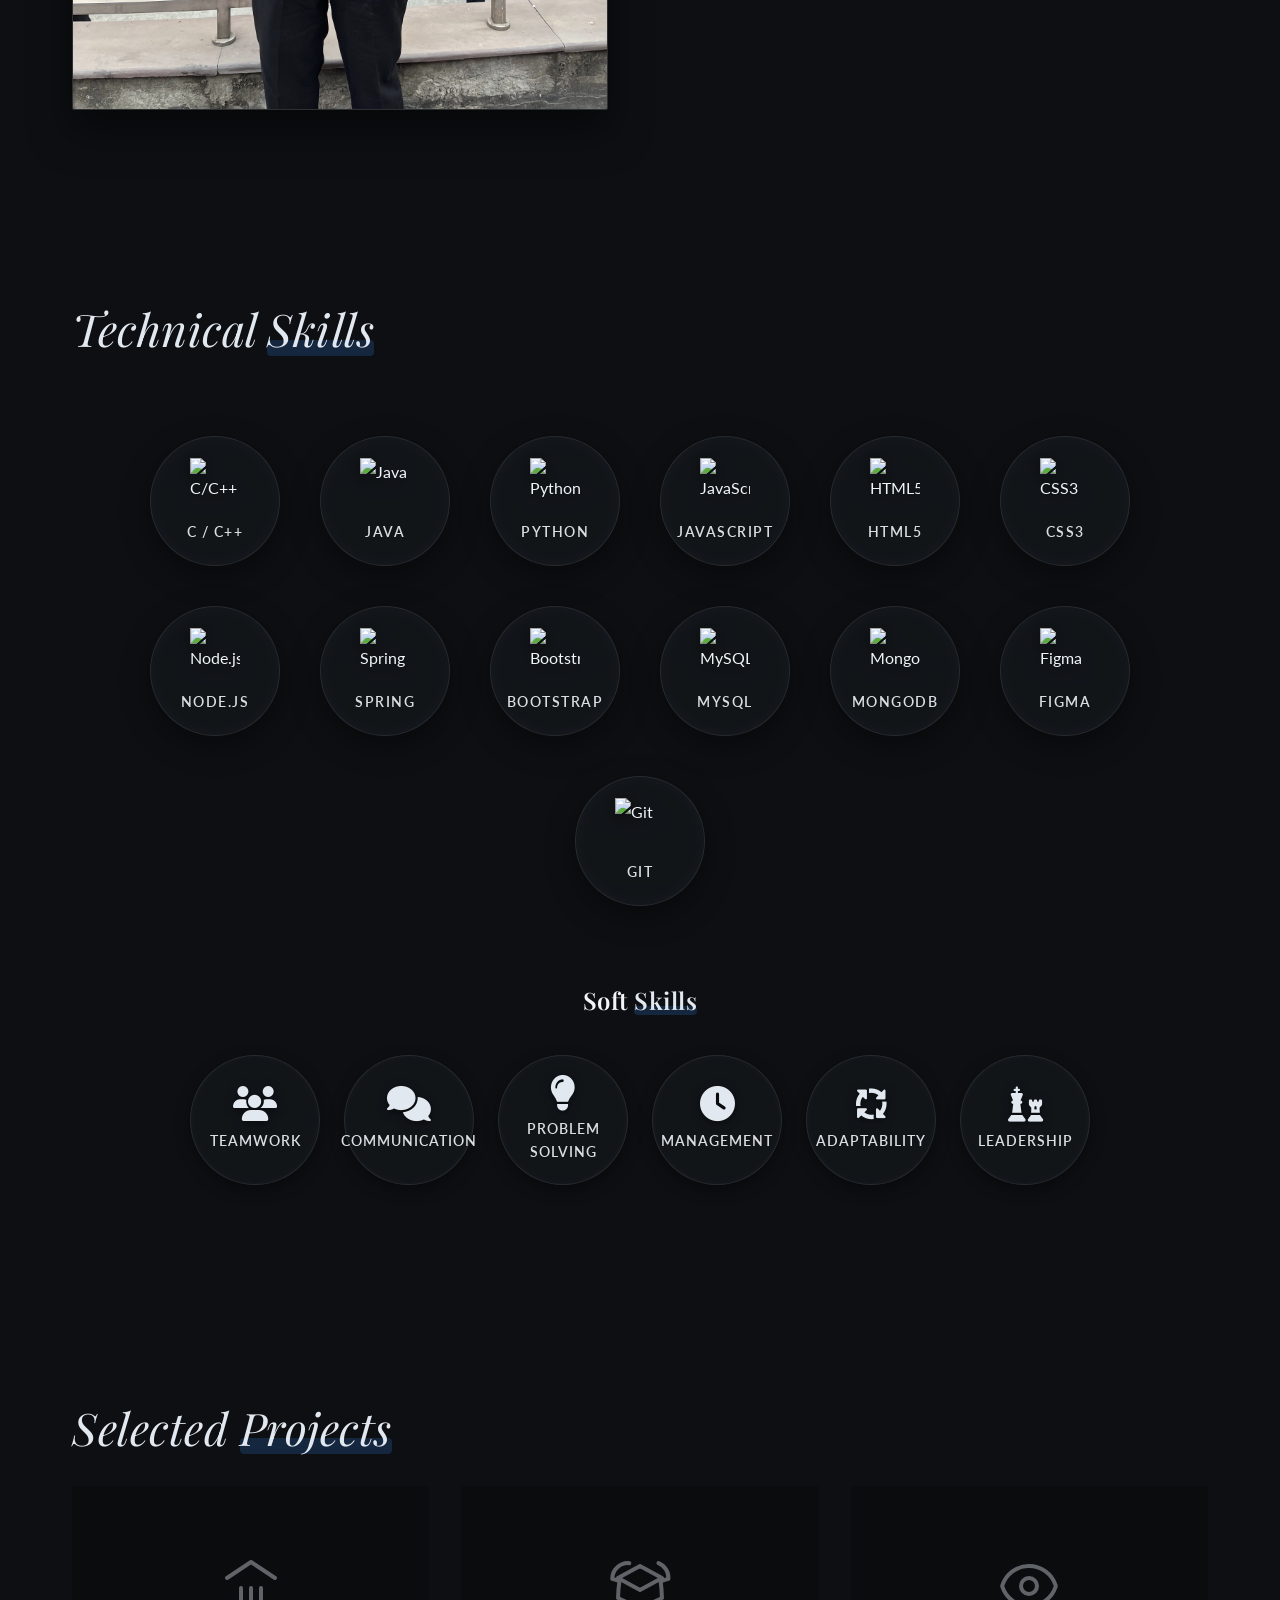
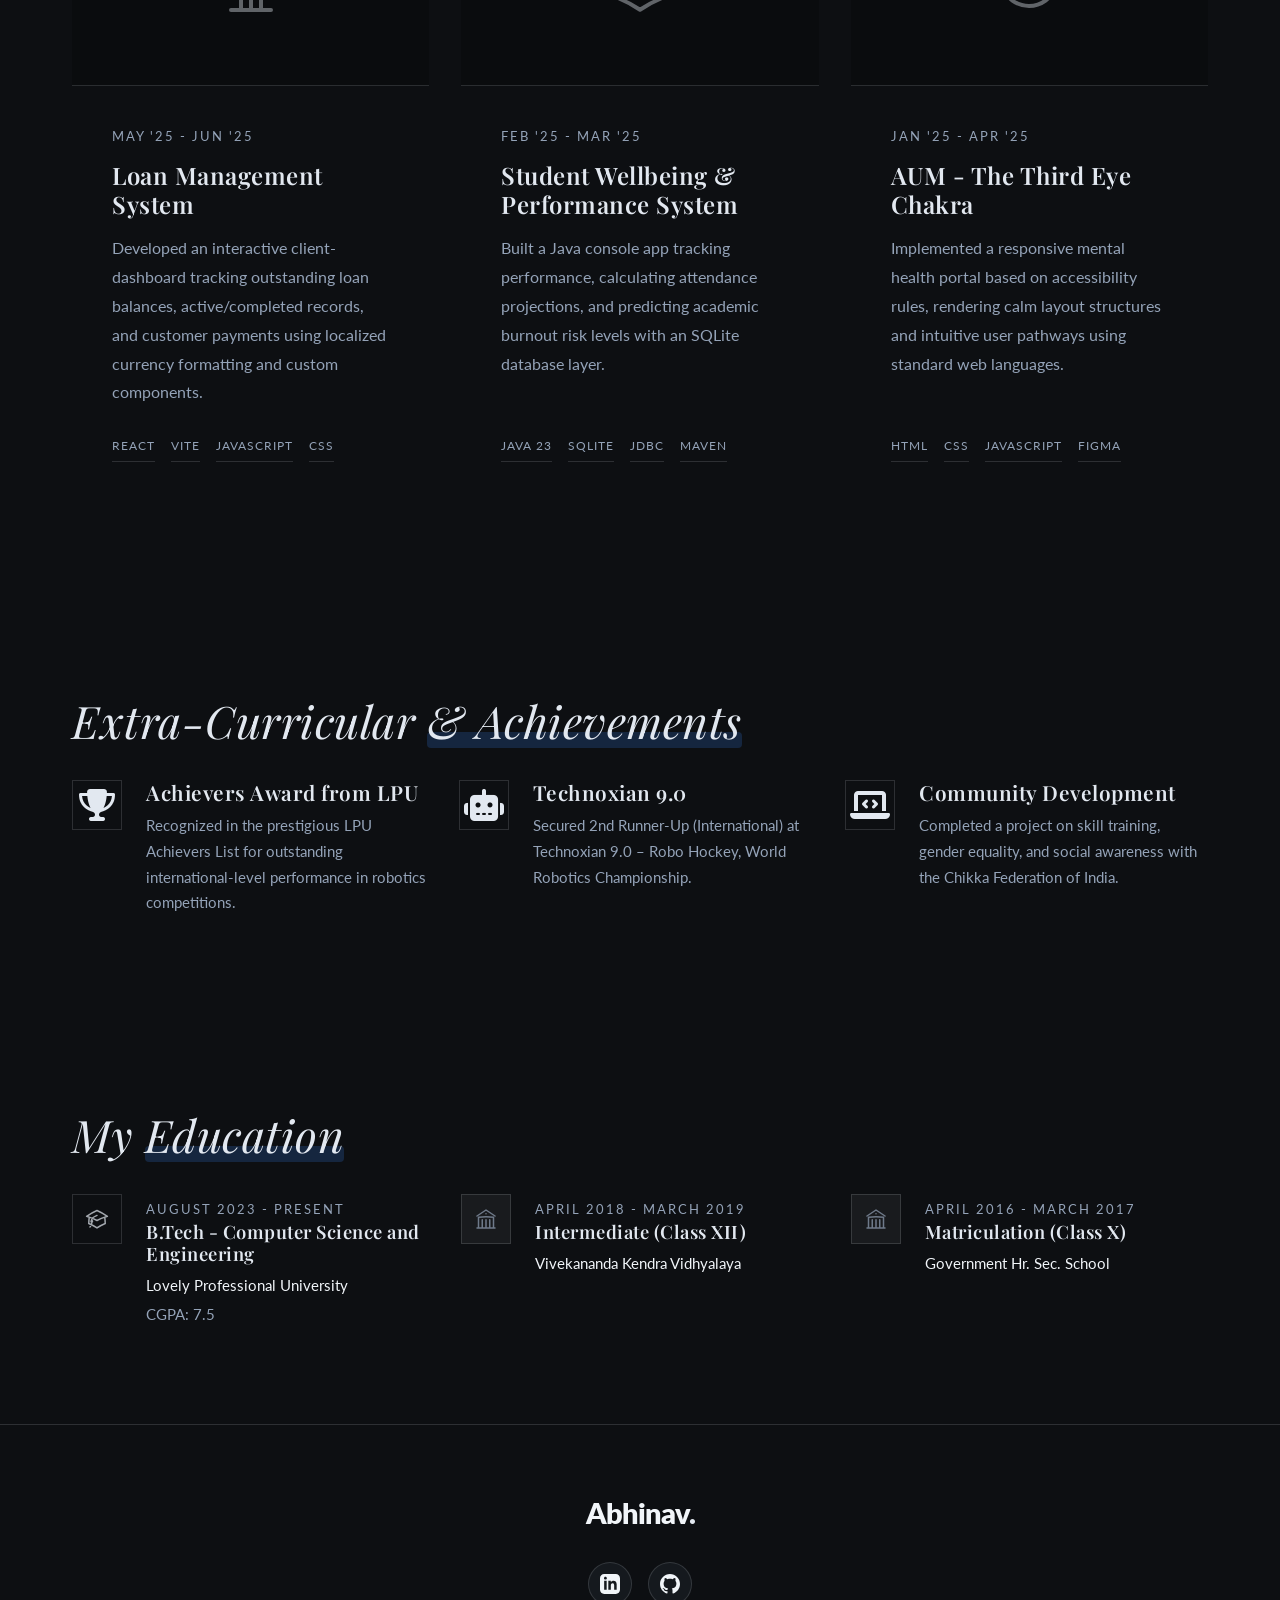
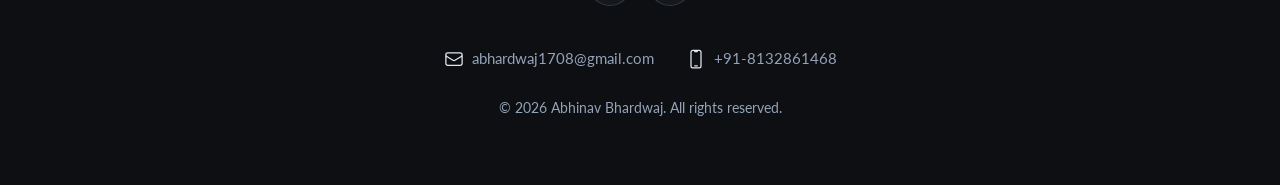
==== commit 51c75d65: "Update projects section with Loan Management, Student Wellbeing Systems, and HTML/CSS/JS tech stack " ====
--- a/index.html
+++ b/index.html
@@ -251,7 +251,7 @@
         </div>
     </section>
 
-    <!-- Projects Section -->
+        <!-- Projects Section -->
     <section class="section-padding" id="projects">
         <div class="container fade-in">
             <h2>Selected <span class="highlight">Projects</span></h2>
@@ -260,19 +260,20 @@
                 <!-- Project 1 -->
                 <div class="project-card">
                     <div class="project-img-wrapper">
-                        <img src="[data-uri]"
-                            alt="Product Teardown" class="project-image-custom" />
+                        <!-- Icon representing loans/finance -->
+                        <svg xmlns="http://www.w3.org/2000/svg" fill="none" viewBox="0 0 24 24" stroke-width="1.5" stroke="currentColor" class="project-icon">
+                          <path stroke-linecap="round" stroke-linejoin="round" d="M12 21v-8.25M15.75 21v-8.25M8.25 21v-8.25M3 9l9-6 9 6m-1.5 12h-15" />
+                        </svg>
                     </div>
                     <div class="project-content">
                         <span class="project-date">May '25 - Jun '25</span>
-                        <h3 class="project-title">Product Teardown on Clash of Clans</h3>
-                        <p class="project-desc">Conducted an end-to-end product teardown analyzing gameplay loops,
-                            monetization strategy, and UI/UX to identify key drivers of long-term player retention.
-                            Delivered actionable insights and wireframes.</p>
+                        <h3 class="project-title">Loan Management System</h3>
+                        <p class="project-desc">Developed an interactive client-dashboard tracking outstanding loan balances, active/completed records, and customer payments using localized currency formatting and custom components.</p>
                         <div class="project-tags">
-                            <span class="tag">Figma</span>
-                            <span class="tag">Competitive Analysis</span>
-                            <span class="tag">UI/UX</span>
+                            <span class="tag">React</span>
+                            <span class="tag">Vite</span>
+                            <span class="tag">JavaScript</span>
+                            <span class="tag">CSS</span>
                         </div>
                     </div>
                 </div>
@@ -280,20 +281,20 @@
                 <!-- Project 2 -->
                 <div class="project-card">
                     <div class="project-img-wrapper">
-                        <img src="https://cdn.dribbble.com/userupload/17710960/file/original-65fb987837965afd7ad49a4102909583.png?resize=1600x1200"
-                            alt="Directory Management" class="project-image-custom" />
+                        <!-- Icon representing education/wellbeing -->
+                        <svg xmlns="http://www.w3.org/2000/svg" fill="none" viewBox="0 0 24 24" stroke-width="1.5" stroke="currentColor" class="project-icon">
+                          <path stroke-linecap="round" stroke-linejoin="round" d="M4.26 10.147a60.438 60.438 0 0 0-.491 6.347A48.62 48.62 0 0 1 12 20.904a48.62 48.62 0 0 1 8.232-4.41 60.46 60.46 0 0 0-.491-6.347m-15.482 0a50.57 50.57 0 0 0-2.658-.813A5.905 5.905 0 0 1 8 3.44m12 6.707a50.57 50.57 0 0 1 2.658-.813 5.905 5.905 0 0 0-3.742-5.894M12 13.5L3.75 9 12 4.5 20.25 9 12 13.5Z" />
+                        </svg>
                     </div>
                     <div class="project-content">
                         <span class="project-date">Feb '25 - Mar '25</span>
-                        <h3 class="project-title">AI-Based Directory Management System</h3>
-                        <p class="project-desc">Developed a full-stack directory system automating continuous data
-                            ingestion and deduplication using Python, React, and basic NLP techniques for structured
-                            tagging and superior search results.</p>
+                        <h3 class="project-title">Student Wellbeing & Performance System</h3>
+                        <p class="project-desc">Built a Java console app tracking performance, calculating attendance projections, and predicting academic burnout risk levels with an SQLite database layer.</p>
                         <div class="project-tags">
-                            <span class="tag">Python</span>
-                            <span class="tag">REST APIs</span>
-                            <span class="tag">Node.js</span>
-                            <span class="tag">PostgreSQL</span>
+                            <span class="tag">Java 23</span>
+                            <span class="tag">SQLite</span>
+                            <span class="tag">JDBC</span>
+                            <span class="tag">Maven</span>
                         </div>
                     </div>
                 </div>
@@ -301,19 +302,21 @@
                 <!-- Project 3 -->
                 <div class="project-card">
                     <div class="project-img-wrapper">
-                        <img src="[data-uri]"
-                            alt="AUM Project" class="project-image-custom" />
+                        <!-- Icon representing mental wellbeing/vision -->
+                        <svg xmlns="http://www.w3.org/2000/svg" fill="none" viewBox="0 0 24 24" stroke-width="1.5" stroke="currentColor" class="project-icon">
+                          <path stroke-linecap="round" stroke-linejoin="round" d="M2.036 12.322a1.012 1.012 0 0 1 0-.639C3.423 7.51 7.36 4.5 12 4.5c4.638 0 8.573 3.007 9.963 7.178.07.207.07.431 0 .639C20.577 16.49 16.64 19.5 12 19.5c-4.638 0-8.573-3.007-9.963-7.178Z" />
+                          <path stroke-linecap="round" stroke-linejoin="round" d="M15 12a3 3 0 1 1-6 0 3 3 0 0 1 6 0Z" />
+                        </svg>
                     </div>
                     <div class="project-content">
                         <span class="project-date">Jan '25 - Apr '25</span>
                         <h3 class="project-title">AUM - The Third Eye Chakra</h3>
-                        <p class="project-desc">Designed an accessibility-focused UI/UX for a mental health wellness
-                            website, providing intuitive journeys for anxious users and establishing a calm design
-                            system using Figma.</p>
+                        <p class="project-desc">Implemented a responsive mental health portal based on accessibility rules, rendering calm layout structures and intuitive user pathways using standard web languages.</p>
                         <div class="project-tags">
+                            <span class="tag">HTML</span>
+                            <span class="tag">CSS</span>
+                            <span class="tag">JavaScript</span>
                             <span class="tag">Figma</span>
-                            <span class="tag">Responsive Design</span>
-                            <span class="tag">Accessibility</span>
                         </div>
                     </div>
                 </div>
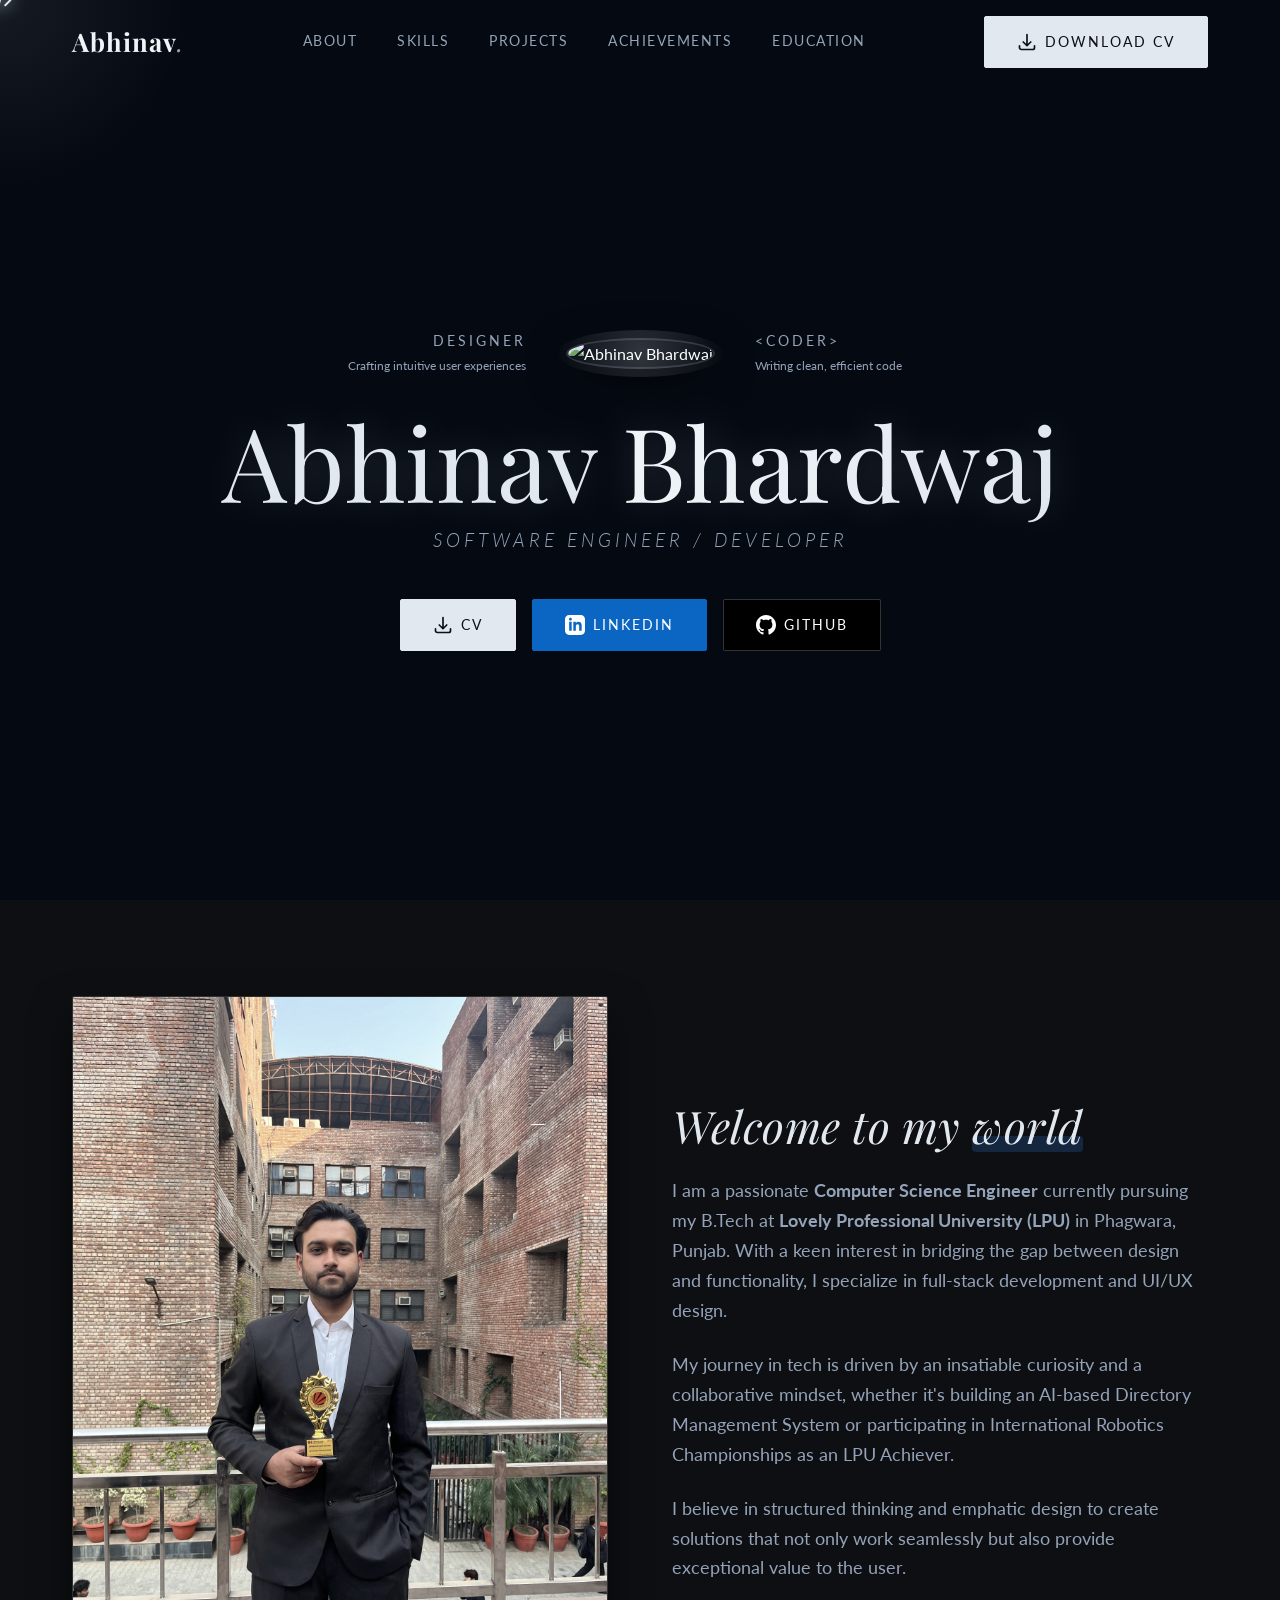
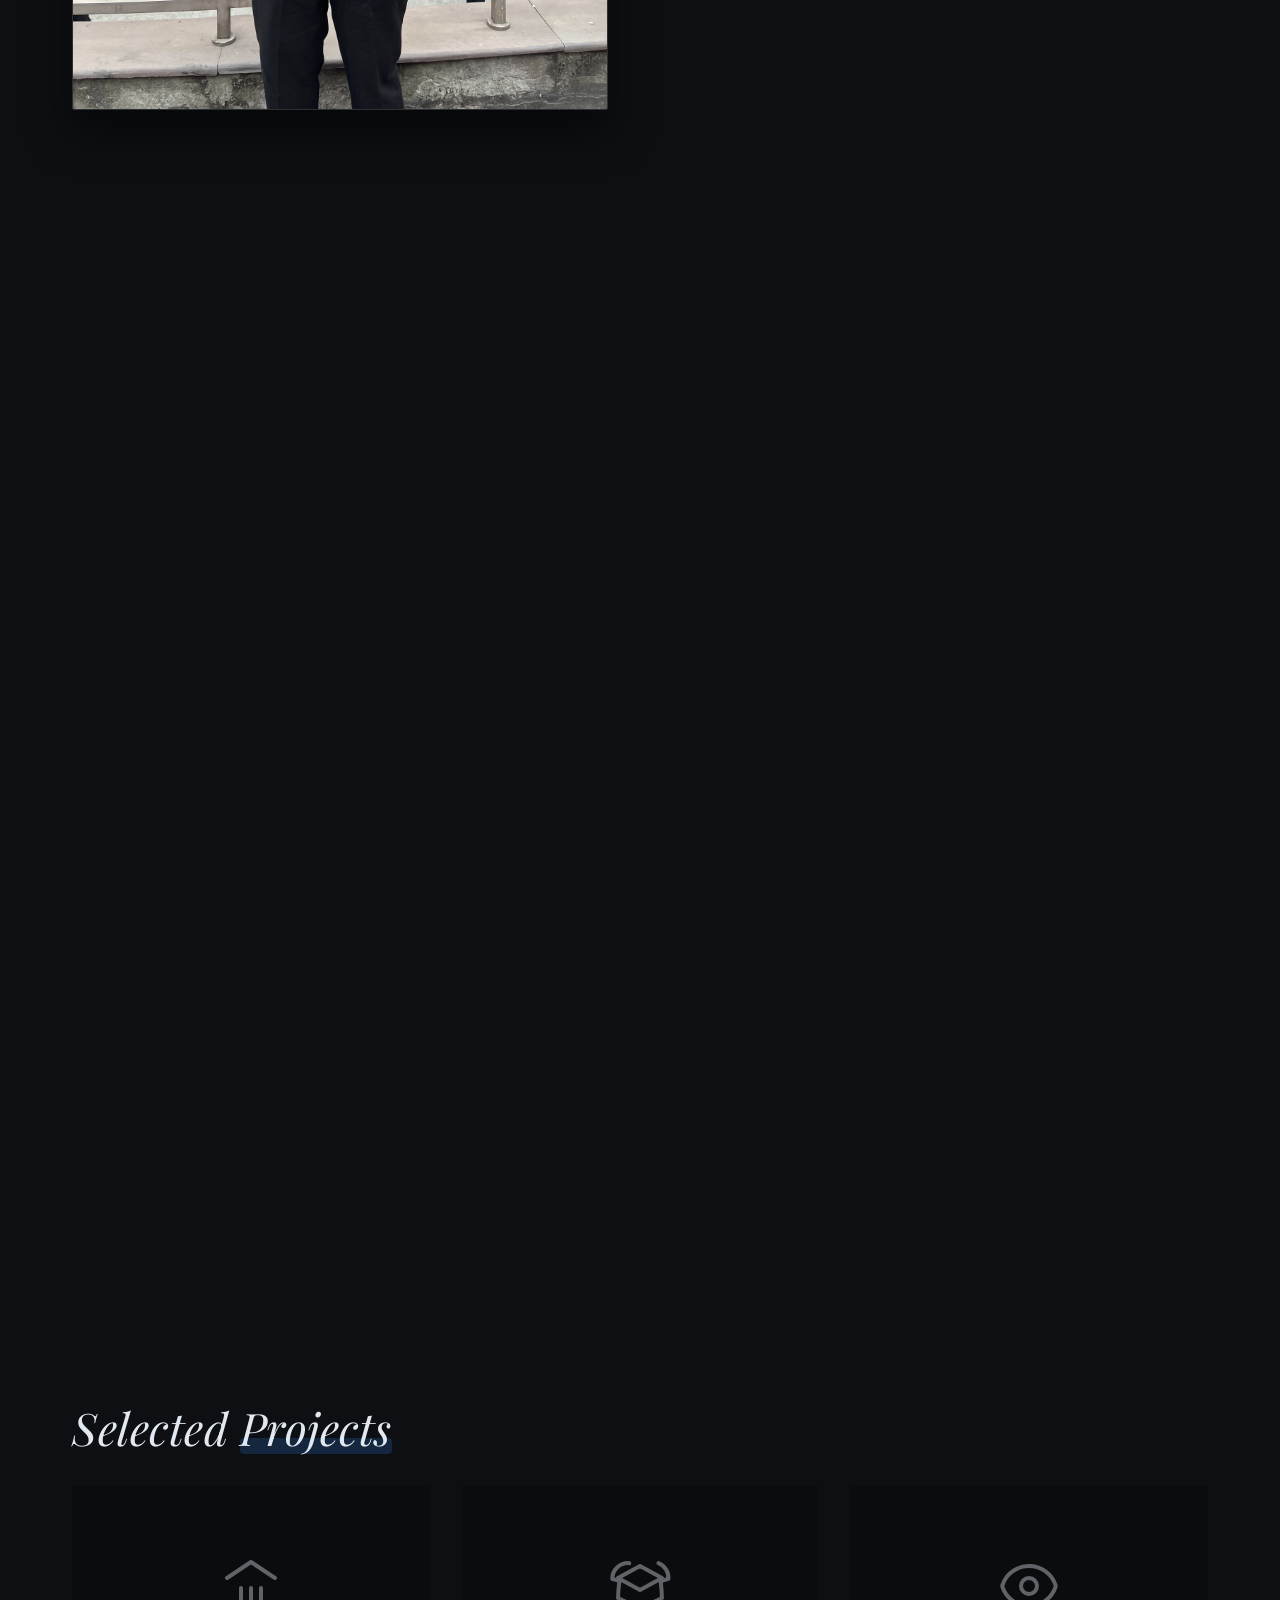
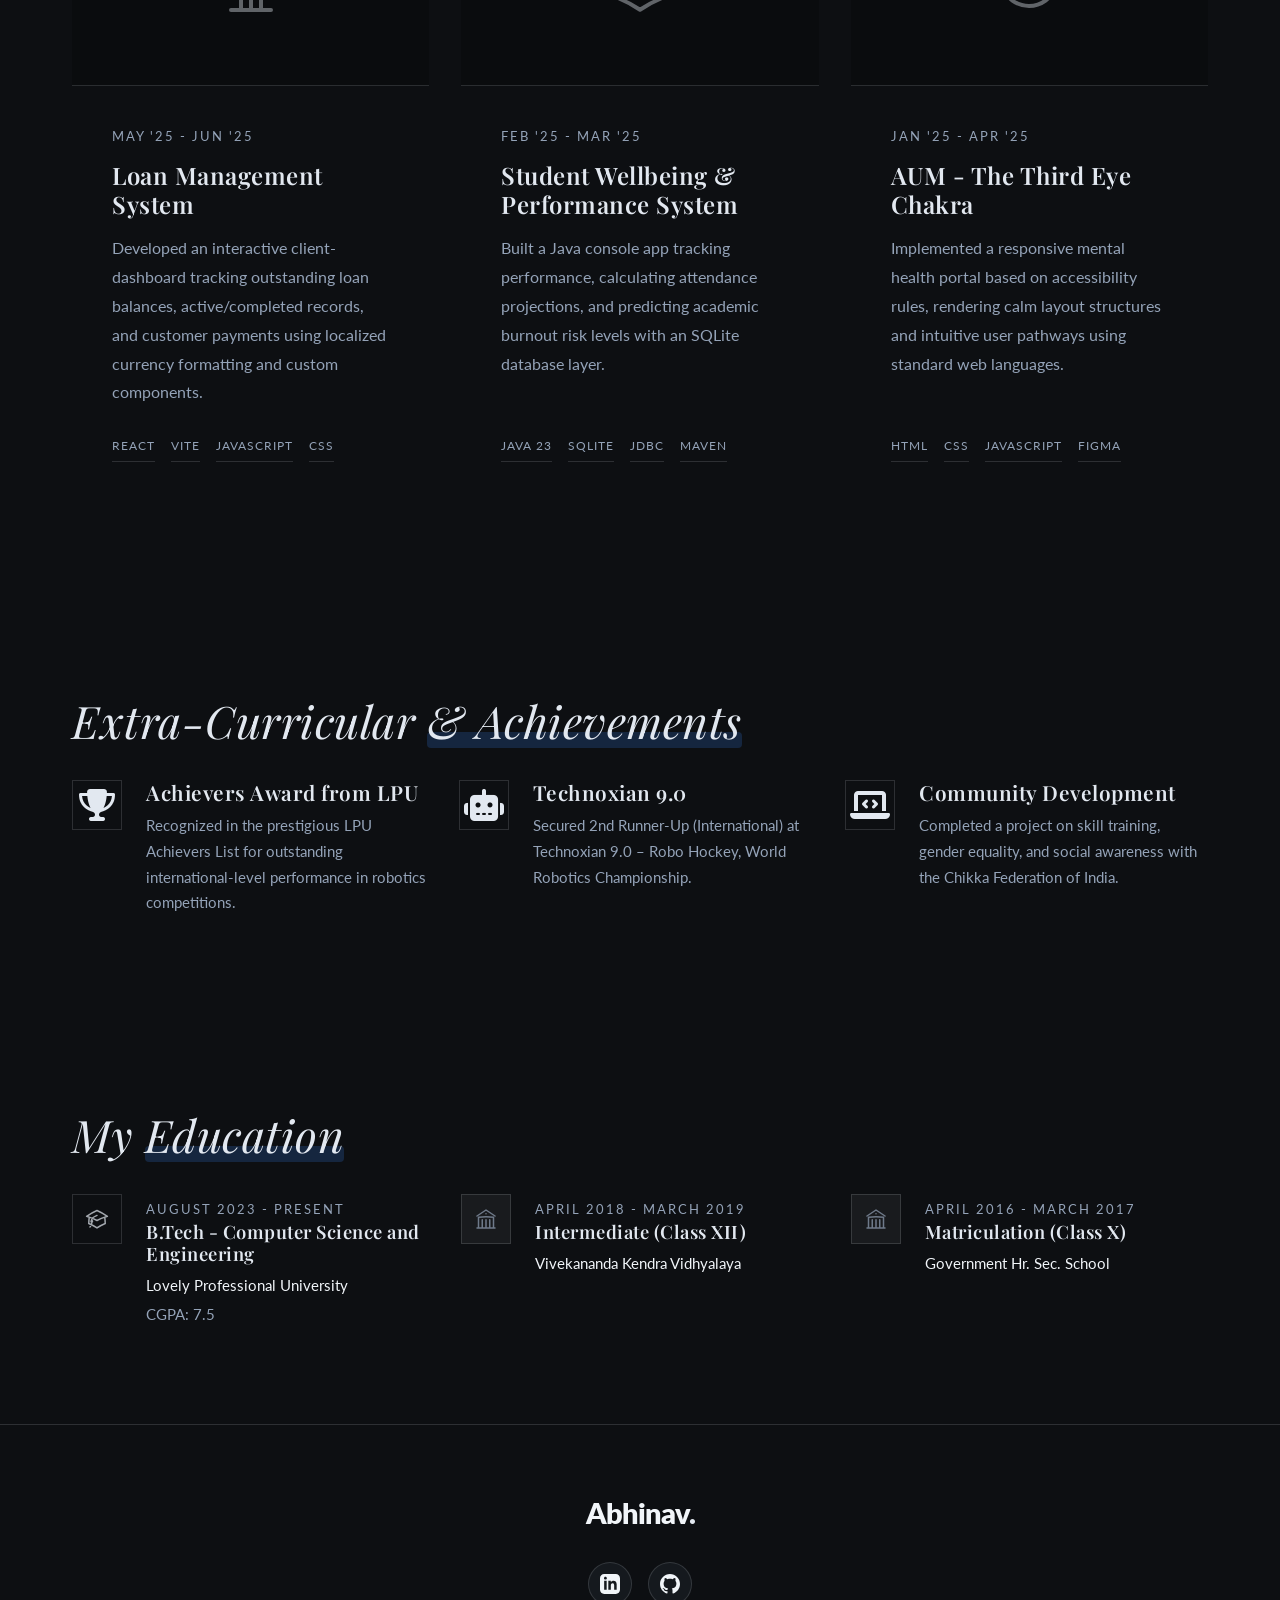
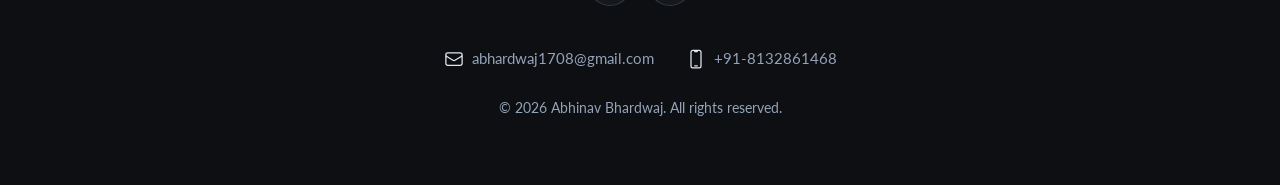
==== commit 7dbadbfa: "Update comment for Hero Section in index.html" ====
--- a/index.html
+++ b/index.html
@@ -61,7 +61,7 @@
         </div>
     </nav>
 
-    <!-- Hero Section -->
+    <!-- Hero Section (Picture is required here)-->
     <section class="hero" id="home">
         <div class="hero-glow"></div>
         <div class="container">
@@ -482,4 +482,4 @@
     <script src="script.js"></script>
 </body>
 
-</html>+</html>
